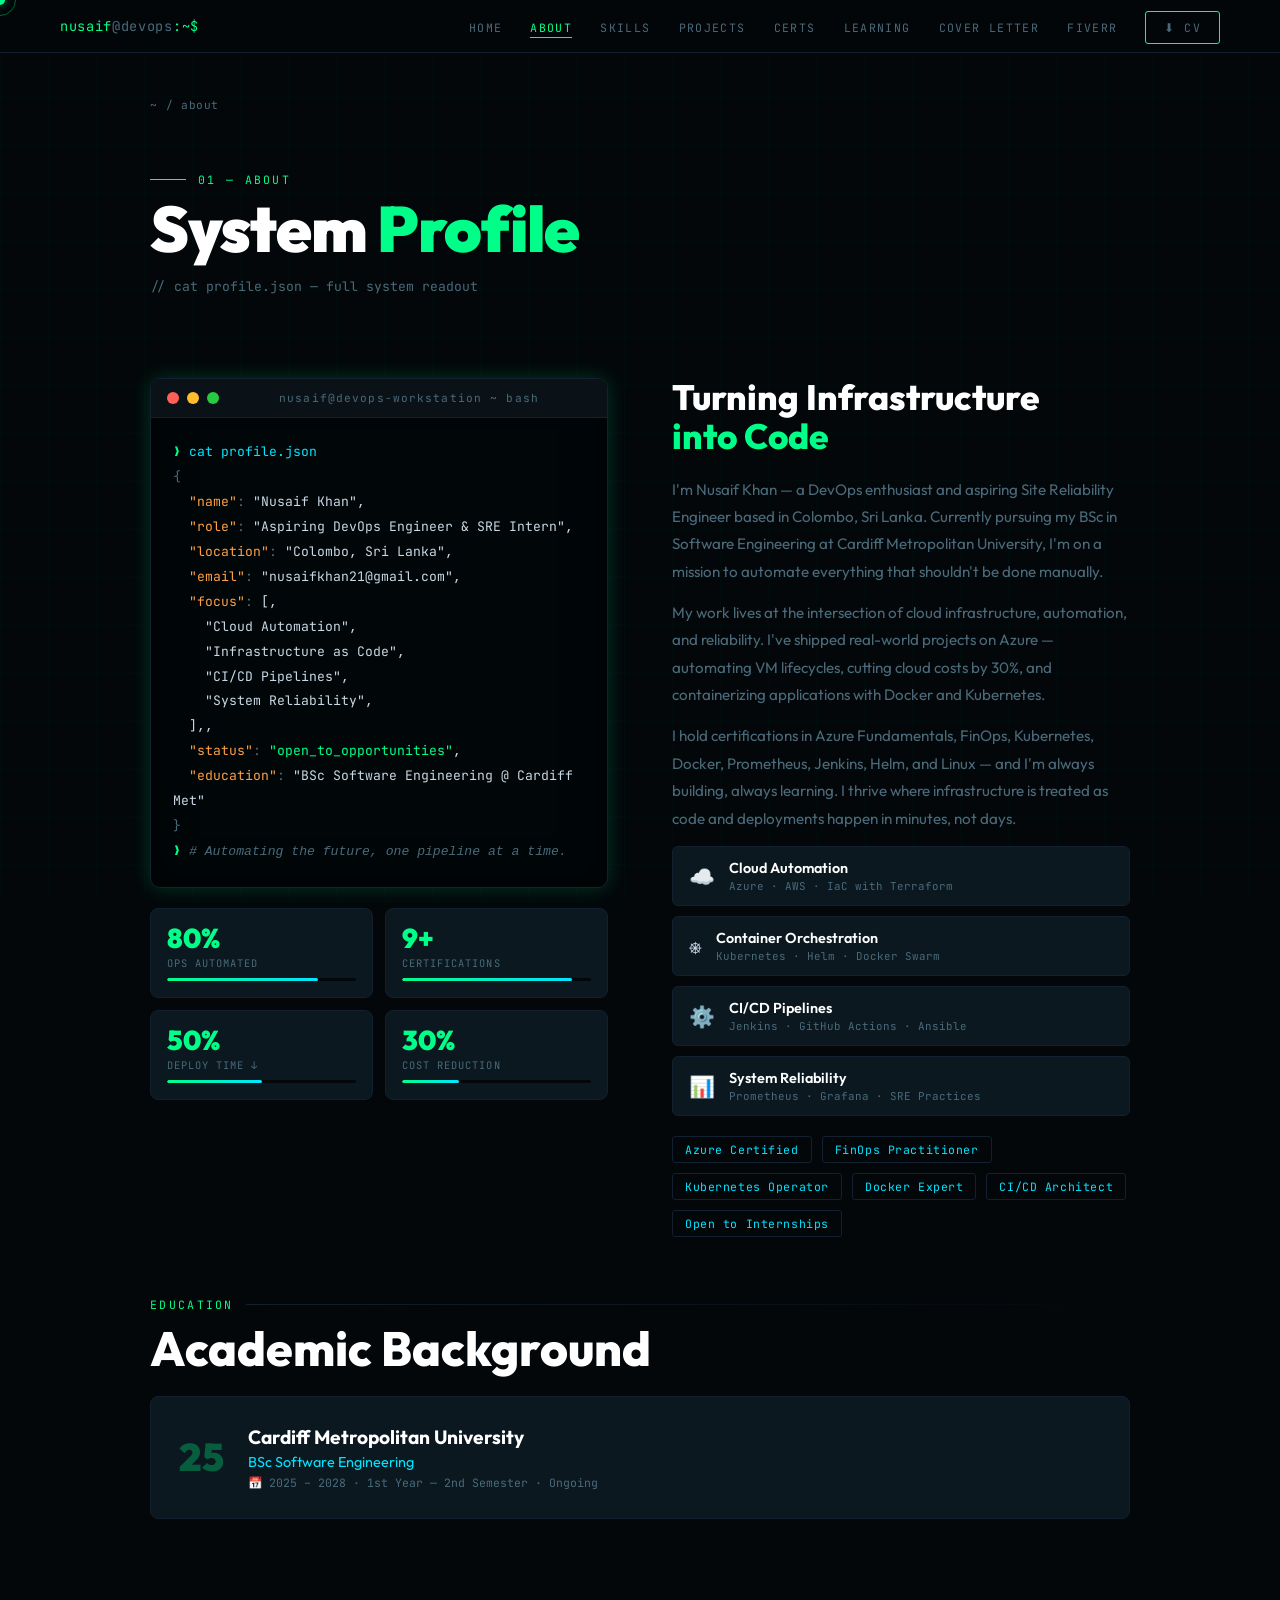
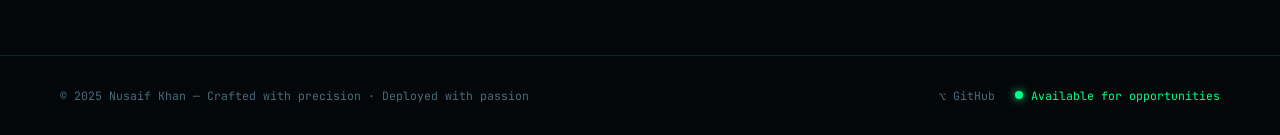
==== about.html @ ae3a2ac8 "Initial commit" ====
<!doctype html>
<html lang="en">
<head>
  <meta charset="UTF-8"/>
  <meta name="viewport" content="width=device-width,initial-scale=1.0"/>
  <title>About — Nusaif Khan</title>
  <link href="https://fonts.googleapis.com/css2?family=JetBrains+Mono:ital,wght@0,300;0,400;0,500;0,700;1,400&family=Outfit:wght@300;400;500;600;700;800;900&display=swap" rel="stylesheet"/>
  <style>
    :root{--bg:#03070a;--bg2:#060d12;--bg3:#0b1820;--g:#00ff88;--g2:#00cc6a;--c:#00e5ff;--b:#1e90ff;--o:#ff6b35;--p:#a855f7;--t:#c8d8e4;--td:#4a6a7a;--bd:#132030;--bdh:#00ff8840;--glow:0 0 20px #00ff8830;--glows:0 0 40px #00ff8860;}
    *,*::before,*::after{box-sizing:border-box;margin:0;padding:0;}
    html{scroll-behavior:smooth;}
    body{background:var(--bg);color:var(--t);font-family:"Outfit",sans-serif;overflow-x:hidden;cursor:none;}
    ::selection{background:#00ff8830;color:var(--g);}
    ::-webkit-scrollbar{width:4px;}
    ::-webkit-scrollbar-track{background:var(--bg);}
    ::-webkit-scrollbar-thumb{background:var(--g2);border-radius:2px;}

    /* CURSOR */
    #cur,#cur-r{position:fixed;border-radius:50%;pointer-events:none;z-index:9999;transform:translate(-50%,-50%);transition:width .15s,height .15s,background .15s,border .15s;}
    #cur{width:10px;height:10px;background:var(--g);box-shadow:0 0 8px #00ff8880;}
    #cur-r{width:32px;height:32px;border:1px solid #00ff8860;z-index:9998;transition:all .12s ease;}

    /* BG GRID */
    .bg-grid{position:fixed;inset:0;z-index:0;background-image:linear-gradient(rgba(0,255,136,.018) 1px,transparent 1px),linear-gradient(90deg,rgba(0,255,136,.018) 1px,transparent 1px);background-size:48px 48px;pointer-events:none;}

    /* NAV */
    nav{position:fixed;top:0;left:0;right:0;z-index:200;display:flex;align-items:center;justify-content:space-between;padding:16px 60px;background:rgba(3,7,10,.92);backdrop-filter:blur(16px);border-bottom:1px solid var(--bd);transition:all .3s;}
    nav.scrolled{padding:12px 60px;border-bottom-color:#00ff8830;}
    .nav-logo{font-family:"JetBrains Mono",monospace;font-size:.85rem;color:var(--g);letter-spacing:.05em;text-decoration:none;}
    .nav-logo span{color:var(--td);}
    .nav-links{display:flex;gap:28px;list-style:none;align-items:center;}
    .nav-links a{font-family:"JetBrains Mono",monospace;font-size:.72rem;color:var(--td);text-decoration:none;letter-spacing:.12em;text-transform:uppercase;transition:color .2s;position:relative;cursor:none;}
    .nav-links a::after{content:"";position:absolute;left:0;bottom:-3px;width:0;height:1px;background:var(--g);transition:width .2s;}
    .nav-links a:hover,.nav-links a.active{color:var(--g);}
    .nav-links a:hover::after,.nav-links a.active::after{width:100%;}
    .nav-dl{font-family:"JetBrains Mono",monospace;font-size:.72rem;padding:8px 18px;background:transparent;border:1px solid var(--g);color:var(--g);border-radius:3px;cursor:none;letter-spacing:.1em;text-transform:uppercase;transition:all .2s;text-decoration:none;}
    .nav-dl:hover{background:var(--g);color:#000;}

    /* PAGE SHELL */
    .page-shell{min-height:100vh;padding-top:80px;position:relative;z-index:2;}

    /* SECTION WRAP */
    .section-wrap{max-width:1100px;margin:0 auto;padding:80px 60px;}
    .section-kicker{font-family:"JetBrains Mono",monospace;font-size:.72rem;color:var(--g);letter-spacing:.2em;text-transform:uppercase;margin-bottom:12px;display:flex;align-items:center;gap:12px;}
    .section-kicker::after{content:"";flex:1;height:1px;background:linear-gradient(90deg,var(--bd),transparent);}
    .section-title{font-family:"Outfit",sans-serif;font-size:clamp(2rem,4vw,3rem);font-weight:800;color:#fff;line-height:1;margin-bottom:48px;}

    /* FADE IN */
    .fade{opacity:0;transform:translateY(24px);transition:opacity .7s ease,transform .7s ease;}
    .fade.vis{opacity:1;transform:translateY(0);}
    .fade.delay1{transition-delay:.1s;}
    .fade.delay2{transition-delay:.2s;}
    .fade.delay3{transition-delay:.3s;}
    .fade.delay4{transition-delay:.4s;}

    /* PAGE HERO BANNER */
    .page-banner{padding:60px 60px 0;max-width:1100px;margin:0 auto;}
    .page-banner-kicker{font-family:"JetBrains Mono",monospace;font-size:.72rem;color:var(--g);letter-spacing:.2em;text-transform:uppercase;margin-bottom:12px;display:flex;align-items:center;gap:12px;}
    .page-banner-kicker::before{content:"";width:36px;height:1px;background:var(--g);}
    .page-banner-title{font-family:"Outfit",sans-serif;font-size:clamp(2.2rem,5vw,4rem);font-weight:900;color:#fff;line-height:.95;letter-spacing:-.02em;margin-bottom:16px;}
    .page-banner-title span{color:var(--g);}
    .page-banner-desc{font-family:"JetBrains Mono",monospace;font-size:.82rem;color:var(--td);line-height:1.7;max-width:500px;}

    /* FOOTER */
    footer{padding:32px 60px;border-top:1px solid var(--bd);display:flex;justify-content:space-between;align-items:center;position:relative;z-index:2;margin-top:40px;}
    .footer-copy{font-family:"JetBrains Mono",monospace;font-size:.72rem;color:var(--td);}
    .footer-status{font-family:"JetBrains Mono",monospace;font-size:.72rem;color:var(--g);display:flex;align-items:center;gap:8px;}
    .status-dot{width:8px;height:8px;background:var(--g);border-radius:50%;animation:pulse 2s ease-in-out infinite;box-shadow:0 0 8px var(--g);}
    @keyframes pulse{0%,100%{transform:scale(1);opacity:1;}50%{transform:scale(1.3);opacity:.7;}}
    @keyframes blink{50%{opacity:0;}}

    /* BREADCRUMB */
    .breadcrumb{font-family:"JetBrains Mono",monospace;font-size:.7rem;color:var(--td);padding:18px 60px 0;max-width:1100px;margin:0 auto;letter-spacing:.05em;}
    .breadcrumb a{color:var(--td);text-decoration:none;transition:color .2s;}
    .breadcrumb a:hover{color:var(--g);}
    .breadcrumb span{color:var(--td);margin:0 8px;}

    /* BADGE */
    .badge{font-family:"JetBrains Mono",monospace;font-size:.72rem;padding:5px 12px;border:1px solid var(--bd);border-radius:3px;color:var(--c);letter-spacing:.05em;transition:all .2s;cursor:default;}
    .badge:hover{border-color:var(--c);background:rgba(0,229,255,.06);}

    /* MOBILE */
    @media(max-width:900px){
      nav{padding:14px 32px;}
      .section-wrap,.page-banner,.breadcrumb{padding-left:32px;padding-right:32px;}
    }
    @media(max-width:600px){
      nav{padding:12px 20px;}
      .section-wrap,.page-banner,.breadcrumb{padding-left:20px;padding-right:20px;}
      footer{flex-direction:column;gap:14px;padding:24px 20px;text-align:center;}
      .sysprofile-grid{grid-template-columns:1fr!important;gap:28px!important;}
      .sp-metrics{grid-template-columns:1fr 1fr!important;}
      .edu-card{flex-direction:column;gap:12px;text-align:center;}
    }
    @media(max-width:400px){
      .section-wrap,.page-banner,.breadcrumb{padding-left:16px;padding-right:16px;}
    }

  /* HAMBURGER */
  #hamburger{display:none;flex-direction:column;gap:5px;cursor:pointer;padding:6px 4px;background:none;border:none;}
  #hamburger span{display:block;width:22px;height:2px;background:var(--g);border-radius:2px;transition:all .25s;}
  #hamburger.open span:nth-child(1){transform:translateY(7px) rotate(45deg);}
  #hamburger.open span:nth-child(2){opacity:0;}
  #hamburger.open span:nth-child(3){transform:translateY(-7px) rotate(-45deg);}
  #mobile-menu{display:none;position:fixed;top:56px;left:0;right:0;background:rgba(3,7,10,.96);backdrop-filter:blur(24px) saturate(160%);-webkit-backdrop-filter:blur(24px) saturate(160%);border-bottom:1px solid rgba(0,255,136,.12);box-shadow:0 8px 40px rgba(0,0,0,.5);flex-direction:column;z-index:199;padding:20px 24px 28px;}
  #mobile-menu a{font-family:"JetBrains Mono",monospace;font-size:.8rem;color:var(--td);text-decoration:none;letter-spacing:.14em;text-transform:uppercase;padding:14px 0;border-bottom:1px solid var(--bd);transition:color .2s,padding-left .2s;}
  #mobile-menu a:hover,#mobile-menu a.active{color:var(--g);padding-left:8px;}
  #mobile-menu a:last-child{border-bottom:none;}
  @media(max-width:900px){
    #hamburger{display:flex;}
    .nav-links{display:none!important;}
  }
  </style>
</head>
<body>
<div class="bg-grid"></div>
<div id="cur"></div>
<div id="cur-r"></div>

<nav id="main-nav">
  <a href="index.html" class="nav-logo">nusaif<span>@devops</span>:~$</a>
    <ul class="nav-links">
    <li><a href="index.html" class="">Home</a></li>
    <li><a href="about.html" class="active">About</a></li>
    <li><a href="skills.html" class="">Skills</a></li>
    <li><a href="projects.html" class="">Projects</a></li>
    <li><a href="certifications.html" class="">Certs</a></li>
    <li><a href="learning-path.html" class="">Learning</a></li>
    <li><a href="cover-letter.html" class="">Cover Letter</a></li>
    <li><a href="fiverr.html" class="">Fiverr</a></li>
    <li><a href="Nusaif_Khan_Resume.pdf" download class="nav-dl">⬇ CV</a></li>
  </ul>
<button id="hamburger" aria-label="Menu"><span></span><span></span><span></span></button>
</nav>
<div id="mobile-menu">
  <a href="index.html">Home</a>
  <a href="about.html">About</a>
  <a href="skills.html">Skills</a>
  <a href="projects.html">Projects</a>
  <a href="certifications.html">Certs</a>
  <a href="learning-path.html">Learning</a>
  <a href="cover-letter.html">Cover Letter</a>
  <a href="fiverr.html">Fiverr</a>
  <a href="Nusaif_Khan_Resume.pdf" download style="color:var(--g);margin-top:8px;border-bottom:none!important;">⬇ Download CV</a>
</div>

<style>
  .sysprofile-grid{display:grid;grid-template-columns:1fr 1fr;gap:64px;align-items:start;}
  .sp-terminal{background:#010608;border:1px solid var(--bd);border-radius:10px;overflow:hidden;box-shadow:0 0 20px #00ff8830,inset 0 0 40px rgba(0,0,0,.5);transition:box-shadow .3s;}
  .sp-terminal:hover{box-shadow:0 0 40px #00ff8860;}
  .sp-terminal-bar{background:#0a1218;padding:12px 16px;display:flex;align-items:center;gap:8px;border-bottom:1px solid var(--bd);}
  .sp-dot{width:12px;height:12px;border-radius:50%;}
  .sp-dot-r{background:#ff5f57;}.sp-dot-y{background:#ffbd2e;}.sp-dot-g{background:#28ca41;}
  .sp-terminal-title{font-family:"JetBrains Mono",monospace;font-size:.7rem;color:var(--td);margin:0 auto;letter-spacing:.1em;}
  .sp-terminal-body{padding:22px;font-family:"JetBrains Mono",monospace;font-size:.82rem;line-height:1.9;}
  .sp-prompt{color:var(--g);}.sp-cmd{color:var(--c);}.sp-key{color:#ff9f43;}.sp-val{color:var(--t);}
  .sp-dim{color:var(--td);font-style:italic;}
  .sp-blink{display:inline-block;width:9px;height:15px;background:var(--g);vertical-align:middle;animation:blink 1s step-end infinite;}
  .sp-metrics{display:grid;grid-template-columns:1fr 1fr;gap:12px;margin-top:20px;}
  .sp-metric-card{background:var(--bg3);border:1px solid var(--bd);border-radius:8px;padding:16px;transition:all .25s;}
  .sp-metric-card:hover{border-color:var(--bdh);transform:translateY(-2px);box-shadow:var(--glow);}
  .sp-metric-val{font-family:"Outfit",sans-serif;font-size:1.7rem;font-weight:900;color:var(--g);line-height:1;margin-bottom:4px;}
  .sp-metric-label{font-family:"JetBrains Mono",monospace;font-size:.65rem;color:var(--td);letter-spacing:.1em;text-transform:uppercase;margin-bottom:8px;}
  .sp-metric-bar{height:3px;background:var(--bg);border-radius:2px;overflow:hidden;}
  .sp-metric-fill{height:100%;background:linear-gradient(90deg,var(--g),var(--c));border-radius:2px;transition:width 1.5s ease;}
  .sp-title{font-family:"Outfit",sans-serif;font-size:2.2rem;font-weight:800;color:#fff;line-height:1.1;margin-bottom:20px;}
  .sp-title span{color:var(--g);}
  .sp-desc{color:var(--td);line-height:1.8;font-size:.95rem;margin-bottom:14px;}
  .sp-focus-list{list-style:none;display:flex;flex-direction:column;gap:10px;margin-bottom:20px;}
  .sp-focus-item{display:flex;align-items:center;gap:14px;padding:12px 16px;background:var(--bg3);border:1px solid var(--bd);border-radius:6px;transition:all .22s;}
  .sp-focus-item:hover{border-color:var(--bdh);transform:translateX(4px);background:rgba(0,255,136,.03);}
  .sp-focus-icon{font-size:1.3rem;flex-shrink:0;}
  .sp-focus-name{color:#fff;font-size:.9rem;font-weight:600;margin-bottom:2px;display:block;}
  .sp-focus-sub{font-family:"JetBrains Mono",monospace;font-size:.68rem;color:var(--td);display:block;}
  .about-badges{display:flex;flex-wrap:wrap;gap:10px;margin-top:8px;}
  .edu-card{background:var(--bg3);border:1px solid var(--bd);border-radius:8px;padding:28px;display:flex;gap:24px;align-items:center;transition:all .3s;margin-bottom:16px;}
  .edu-card:hover{border-color:var(--bdh);box-shadow:var(--glow);}
  .edu-year{font-family:"Outfit",sans-serif;font-size:2.4rem;font-weight:900;color:var(--g);opacity:.3;flex-shrink:0;}
  .edu-uni{font-family:"Outfit",sans-serif;font-size:1.2rem;font-weight:700;color:#fff;margin-bottom:4px;}
  .edu-degree{color:var(--c);font-size:.9rem;margin-bottom:4px;}
  .edu-period{font-family:"JetBrains Mono",monospace;font-size:.72rem;color:var(--td);}
  @media(max-width:768px){.sysprofile-grid{grid-template-columns:1fr;gap:36px;}.sp-metrics{grid-template-columns:1fr 1fr;}}
</style>

<div class="page-shell">
  <div class="breadcrumb"><a href="index.html">~</a><span>/</span>about</div>
  <div class="page-banner">
    <div class="page-banner-kicker fade">01 — About</div>
    <h1 class="page-banner-title fade delay1">System <span>Profile</span></h1>
    <p class="page-banner-desc fade delay2">// cat profile.json — full system readout</p>
  </div>

  <div class="section-wrap">
    <div class="sysprofile-grid">
      <div class="fade delay1">
        <div class="sp-terminal">
          <div class="sp-terminal-bar">
            <div class="sp-dot sp-dot-r"></div><div class="sp-dot sp-dot-y"></div><div class="sp-dot sp-dot-g"></div>
            <span class="sp-terminal-title">nusaif@devops-workstation ~ bash</span>
          </div>
          <div class="sp-terminal-body" id="terminal-body">
            <div><span class="sp-prompt">❯ </span><span class="sp-cmd">cat profile.json</span></div>
          </div>
        </div>
        <div class="sp-metrics">
          <div class="sp-metric-card"><div class="sp-metric-val">80%</div><div class="sp-metric-label">Ops Automated</div><div class="sp-metric-bar"><div class="sp-metric-fill" data-w="80"></div></div></div>
          <div class="sp-metric-card"><div class="sp-metric-val">9+</div><div class="sp-metric-label">Certifications</div><div class="sp-metric-bar"><div class="sp-metric-fill" data-w="90"></div></div></div>
          <div class="sp-metric-card"><div class="sp-metric-val">50%</div><div class="sp-metric-label">Deploy Time ↓</div><div class="sp-metric-bar"><div class="sp-metric-fill" data-w="50"></div></div></div>
          <div class="sp-metric-card"><div class="sp-metric-val">30%</div><div class="sp-metric-label">Cost Reduction</div><div class="sp-metric-bar"><div class="sp-metric-fill" data-w="30"></div></div></div>
        </div>
      </div>
      <div class="fade delay2">
        <div class="sp-title">Turning Infrastructure<br/><span>into Code</span></div>
        <p class="sp-desc">I'm Nusaif Khan — a DevOps enthusiast and aspiring Site Reliability Engineer based in Colombo, Sri Lanka. Currently pursuing my BSc in Software Engineering at Cardiff Metropolitan University, I'm on a mission to automate everything that shouldn't be done manually.</p>
        <p class="sp-desc">My work lives at the intersection of cloud infrastructure, automation, and reliability. I've shipped real-world projects on Azure — automating VM lifecycles, cutting cloud costs by 30%, and containerizing applications with Docker and Kubernetes.</p>
        <p class="sp-desc">I hold certifications in Azure Fundamentals, FinOps, Kubernetes, Docker, Prometheus, Jenkins, Helm, and Linux — and I'm always building, always learning. I thrive where infrastructure is treated as code and deployments happen in minutes, not days.</p>
        <ul class="sp-focus-list">
          <li class="sp-focus-item"><span class="sp-focus-icon">☁️</span><div><span class="sp-focus-name">Cloud Automation</span><span class="sp-focus-sub">Azure · AWS · IaC with Terraform</span></div></li>
          <li class="sp-focus-item"><span class="sp-focus-icon">⎈</span><div><span class="sp-focus-name">Container Orchestration</span><span class="sp-focus-sub">Kubernetes · Helm · Docker Swarm</span></div></li>
          <li class="sp-focus-item"><span class="sp-focus-icon">⚙️</span><div><span class="sp-focus-name">CI/CD Pipelines</span><span class="sp-focus-sub">Jenkins · GitHub Actions · Ansible</span></div></li>
          <li class="sp-focus-item"><span class="sp-focus-icon">📊</span><div><span class="sp-focus-name">System Reliability</span><span class="sp-focus-sub">Prometheus · Grafana · SRE Practices</span></div></li>
        </ul>
        <div class="about-badges">
          <span class="badge">Azure Certified</span><span class="badge">FinOps Practitioner</span><span class="badge">Kubernetes Operator</span><span class="badge">Docker Expert</span><span class="badge">CI/CD Architect</span><span class="badge">Open to Internships</span>
        </div>
      </div>
    </div>

    <div style="margin-top:60px;">
      <div class="section-kicker fade">Education</div>
      <div class="section-title fade delay1" style="margin-bottom:24px;">Academic Background</div>
      <div class="edu-card fade delay2">
        <div class="edu-year">25</div>
        <div>
          <div class="edu-uni">Cardiff Metropolitan University</div>
          <div class="edu-degree">BSc Software Engineering</div>
          <div class="edu-period">📅 2025 – 2028 · 1st Year — 2nd Semester · Ongoing</div>
        </div>
      </div>
    </div>
  </div>
</div>

<script>
// Animate terminal typing
const lines=[
  {c:'var(--td)',t:'{'},
  {k:'"name"',v:'"Nusaif Khan"'},
  {k:'"role"',v:'"Aspiring DevOps Engineer & SRE Intern"'},
  {k:'"location"',v:'"Colombo, Sri Lanka"'},
  {k:'"email"',v:'"nusaifkhan21@gmail.com"'},
  {k:'"focus"',v:'['},
  {indent:4,v:'"Cloud Automation"'},
  {indent:4,v:'"Infrastructure as Code"'},
  {indent:4,v:'"CI/CD Pipelines"'},
  {indent:4,v:'"System Reliability"'},
  {indent:2,v:'],'},
  {k:'"status"',v:'"open_to_opportunities"',g:true},
  {k:'"education"',v:'"BSc Software Engineering @ Cardiff Met"',last:true},
  {c:'var(--td)',t:'}'},
  {comment:'# Automating the future, one pipeline at a time.'},
  {cursor:true},
];
const tb=document.getElementById('terminal-body');
let i=0;
function addL(){
  if(i>=lines.length)return;
  const l=lines[i++];const d=document.createElement('div');
  if(l.cursor){d.innerHTML='<span class="sp-prompt">❯ </span><span class="sp-blink"></span>';}
  else if(l.comment){d.innerHTML=`<span class="sp-prompt">❯ </span><span class="sp-dim">${l.comment}</span>`;}
  else if(l.c){d.style.color=`var(--td)`;d.textContent=l.t;}
  else if(l.indent){const pad='&nbsp;'.repeat(l.indent);d.innerHTML=`${pad}<span class="sp-val">${l.v}</span>${l.last?'':','}`;}
  else if(l.k){d.innerHTML=`&nbsp;&nbsp;<span class="sp-key">${l.k}</span><span style="color:var(--td)">: </span><span style="color:${l.g?'var(--g)':'var(--t)'}">${l.v}</span>${l.last?'':','}`;}
  tb.appendChild(d);
  setTimeout(addL,130);
}
setTimeout(addL,400);

// Animate metric bars
setTimeout(()=>{
  document.querySelectorAll('.sp-metric-fill').forEach(el=>{
    el.style.width=el.dataset.w+'%';
  });
},800);
</script>

<footer>
  <div class="footer-copy">© 2025 Nusaif Khan — Crafted with precision · Deployed with passion</div>
  <div class="footer-status" style="display:flex; gap:20px; align-items:center;">
    <a href="https://github.com/nusaifkhan" target="_blank" style="color:var(--td);text-decoration:none;transition:color .2s;font-family:'JetBrains Mono',monospace;" onmouseover="this.style.color='var(--g)'" onmouseout="this.style.color='var(--td)'">⌥ GitHub</a>
    <div style="display:flex;align-items:center;gap:8px;"><div class="status-dot"></div> Available for opportunities</div>
  </div>
</footer>


<script>
(function(){
  // Custom cursor
  const cur=document.getElementById('cur'),ring=document.getElementById('cur-r');
  document.addEventListener('mousemove',e=>{
    cur.style.left=e.clientX+'px';cur.style.top=e.clientY+'px';
    setTimeout(()=>{ring.style.left=e.clientX+'px';ring.style.top=e.clientY+'px';},50);
  });
  document.querySelectorAll('a,button,input,textarea,.card,.proj-card,.skill-cat,.cert-card,.sp-focus-item,.cert-card-item').forEach(el=>{
    el.addEventListener('mouseenter',()=>{cur.style.width='18px';cur.style.height='18px';cur.style.background='transparent';cur.style.border='2px solid var(--g)';ring.style.width='44px';ring.style.height='44px';});
    el.addEventListener('mouseleave',()=>{cur.style.width='10px';cur.style.height='10px';cur.style.background='var(--g)';cur.style.border='none';ring.style.width='32px';ring.style.height='32px';});
  });

  // Scrolled nav
  const nav=document.getElementById('main-nav');
  window.addEventListener('scroll',()=>nav.classList.toggle('scrolled',window.scrollY>50));

  // Fade in observer
  const obs=new IntersectionObserver(entries=>entries.forEach((e,i)=>{if(e.isIntersecting)setTimeout(()=>e.target.classList.add('vis'),i*80);}),{threshold:.08});
  document.querySelectorAll('.fade').forEach(el=>obs.observe(el));

  // CV download toast
  function cvToast(){
    const t=document.createElement('div');
    t.style.cssText='position:fixed;bottom:28px;left:50%;transform:translateX(-50%) translateY(0);background:#00ff88;color:#000;font-family:"JetBrains Mono",monospace;font-size:.78rem;padding:12px 28px;border-radius:6px;z-index:9999;font-weight:700;letter-spacing:.1em;box-shadow:0 4px 24px #00ff8840;transition:opacity .4s;white-space:nowrap';
    t.innerHTML='⬇&nbsp; Downloading Nusaif\'s CV...';
    document.body.appendChild(t);
    setTimeout(()=>{t.style.opacity='0';},2600);
    setTimeout(()=>t.remove(),3000);
  }
  document.querySelectorAll('a[download]').forEach(a=>{
    a.addEventListener('click',()=>setTimeout(cvToast,100));
  });
  document.querySelectorAll('[data-cv]').forEach(b=>{
    b.addEventListener('click',()=>{
      const a=document.createElement('a');
      a.href='Nusaif_Khan_Resume.pdf';
      a.download='Nusaif_Khan_Resume.pdf';
      document.body.appendChild(a);a.click();document.body.removeChild(a);
      cvToast();
    });
  });

  // Mobile hamburger
  const ham=document.getElementById('hamburger');
  const mobileMenu=document.getElementById('mobile-menu');
  if(ham&&mobileMenu){
    ham.addEventListener('click',()=>{
      const open=mobileMenu.style.display==='flex';
      mobileMenu.style.display=open?'none':'flex';
      ham.classList.toggle('open',!open);
    });
  }
})();
</script>
</body>
</html>
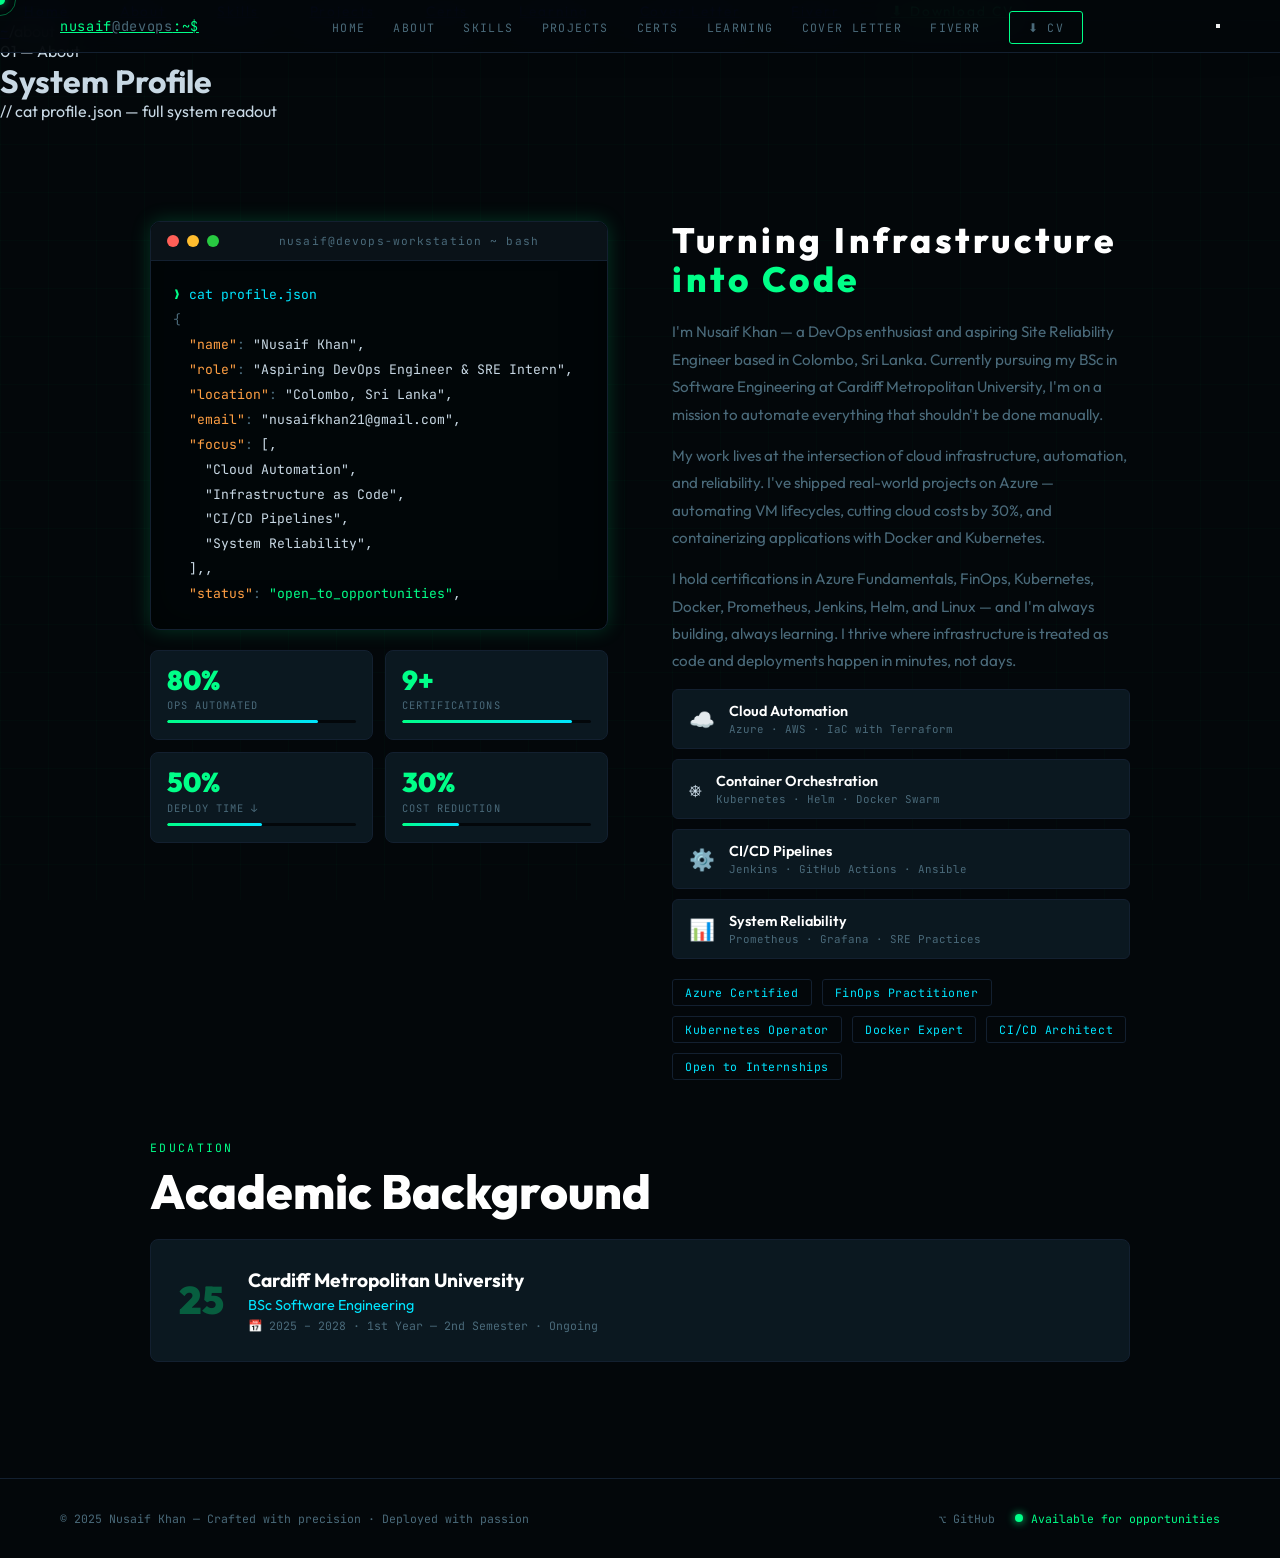
==== commit bb4e8dcb: "refactor: clean up inline styles and consolidate CSS into stylesheet across all pages" ====
--- a/about.html
+++ b/about.html
@@ -5,112 +5,7 @@
   <meta name="viewport" content="width=device-width,initial-scale=1.0"/>
   <title>About — Nusaif Khan</title>
   <link href="https://fonts.googleapis.com/css2?family=JetBrains+Mono:ital,wght@0,300;0,400;0,500;0,700;1,400&family=Outfit:wght@300;400;500;600;700;800;900&display=swap" rel="stylesheet"/>
-  <style>
-    :root{--bg:#03070a;--bg2:#060d12;--bg3:#0b1820;--g:#00ff88;--g2:#00cc6a;--c:#00e5ff;--b:#1e90ff;--o:#ff6b35;--p:#a855f7;--t:#c8d8e4;--td:#4a6a7a;--bd:#132030;--bdh:#00ff8840;--glow:0 0 20px #00ff8830;--glows:0 0 40px #00ff8860;}
-    *,*::before,*::after{box-sizing:border-box;margin:0;padding:0;}
-    html{scroll-behavior:smooth;}
-    body{background:var(--bg);color:var(--t);font-family:"Outfit",sans-serif;overflow-x:hidden;cursor:none;}
-    ::selection{background:#00ff8830;color:var(--g);}
-    ::-webkit-scrollbar{width:4px;}
-    ::-webkit-scrollbar-track{background:var(--bg);}
-    ::-webkit-scrollbar-thumb{background:var(--g2);border-radius:2px;}
-
-    /* CURSOR */
-    #cur,#cur-r{position:fixed;border-radius:50%;pointer-events:none;z-index:9999;transform:translate(-50%,-50%);transition:width .15s,height .15s,background .15s,border .15s;}
-    #cur{width:10px;height:10px;background:var(--g);box-shadow:0 0 8px #00ff8880;}
-    #cur-r{width:32px;height:32px;border:1px solid #00ff8860;z-index:9998;transition:all .12s ease;}
-
-    /* BG GRID */
-    .bg-grid{position:fixed;inset:0;z-index:0;background-image:linear-gradient(rgba(0,255,136,.018) 1px,transparent 1px),linear-gradient(90deg,rgba(0,255,136,.018) 1px,transparent 1px);background-size:48px 48px;pointer-events:none;}
-
-    /* NAV */
-    nav{position:fixed;top:0;left:0;right:0;z-index:200;display:flex;align-items:center;justify-content:space-between;padding:16px 60px;background:rgba(3,7,10,.92);backdrop-filter:blur(16px);border-bottom:1px solid var(--bd);transition:all .3s;}
-    nav.scrolled{padding:12px 60px;border-bottom-color:#00ff8830;}
-    .nav-logo{font-family:"JetBrains Mono",monospace;font-size:.85rem;color:var(--g);letter-spacing:.05em;text-decoration:none;}
-    .nav-logo span{color:var(--td);}
-    .nav-links{display:flex;gap:28px;list-style:none;align-items:center;}
-    .nav-links a{font-family:"JetBrains Mono",monospace;font-size:.72rem;color:var(--td);text-decoration:none;letter-spacing:.12em;text-transform:uppercase;transition:color .2s;position:relative;cursor:none;}
-    .nav-links a::after{content:"";position:absolute;left:0;bottom:-3px;width:0;height:1px;background:var(--g);transition:width .2s;}
-    .nav-links a:hover,.nav-links a.active{color:var(--g);}
-    .nav-links a:hover::after,.nav-links a.active::after{width:100%;}
-    .nav-dl{font-family:"JetBrains Mono",monospace;font-size:.72rem;padding:8px 18px;background:transparent;border:1px solid var(--g);color:var(--g);border-radius:3px;cursor:none;letter-spacing:.1em;text-transform:uppercase;transition:all .2s;text-decoration:none;}
-    .nav-dl:hover{background:var(--g);color:#000;}
-
-    /* PAGE SHELL */
-    .page-shell{min-height:100vh;padding-top:80px;position:relative;z-index:2;}
-
-    /* SECTION WRAP */
-    .section-wrap{max-width:1100px;margin:0 auto;padding:80px 60px;}
-    .section-kicker{font-family:"JetBrains Mono",monospace;font-size:.72rem;color:var(--g);letter-spacing:.2em;text-transform:uppercase;margin-bottom:12px;display:flex;align-items:center;gap:12px;}
-    .section-kicker::after{content:"";flex:1;height:1px;background:linear-gradient(90deg,var(--bd),transparent);}
-    .section-title{font-family:"Outfit",sans-serif;font-size:clamp(2rem,4vw,3rem);font-weight:800;color:#fff;line-height:1;margin-bottom:48px;}
-
-    /* FADE IN */
-    .fade{opacity:0;transform:translateY(24px);transition:opacity .7s ease,transform .7s ease;}
-    .fade.vis{opacity:1;transform:translateY(0);}
-    .fade.delay1{transition-delay:.1s;}
-    .fade.delay2{transition-delay:.2s;}
-    .fade.delay3{transition-delay:.3s;}
-    .fade.delay4{transition-delay:.4s;}
-
-    /* PAGE HERO BANNER */
-    .page-banner{padding:60px 60px 0;max-width:1100px;margin:0 auto;}
-    .page-banner-kicker{font-family:"JetBrains Mono",monospace;font-size:.72rem;color:var(--g);letter-spacing:.2em;text-transform:uppercase;margin-bottom:12px;display:flex;align-items:center;gap:12px;}
-    .page-banner-kicker::before{content:"";width:36px;height:1px;background:var(--g);}
-    .page-banner-title{font-family:"Outfit",sans-serif;font-size:clamp(2.2rem,5vw,4rem);font-weight:900;color:#fff;line-height:.95;letter-spacing:-.02em;margin-bottom:16px;}
-    .page-banner-title span{color:var(--g);}
-    .page-banner-desc{font-family:"JetBrains Mono",monospace;font-size:.82rem;color:var(--td);line-height:1.7;max-width:500px;}
-
-    /* FOOTER */
-    footer{padding:32px 60px;border-top:1px solid var(--bd);display:flex;justify-content:space-between;align-items:center;position:relative;z-index:2;margin-top:40px;}
-    .footer-copy{font-family:"JetBrains Mono",monospace;font-size:.72rem;color:var(--td);}
-    .footer-status{font-family:"JetBrains Mono",monospace;font-size:.72rem;color:var(--g);display:flex;align-items:center;gap:8px;}
-    .status-dot{width:8px;height:8px;background:var(--g);border-radius:50%;animation:pulse 2s ease-in-out infinite;box-shadow:0 0 8px var(--g);}
-    @keyframes pulse{0%,100%{transform:scale(1);opacity:1;}50%{transform:scale(1.3);opacity:.7;}}
-    @keyframes blink{50%{opacity:0;}}
-
-    /* BREADCRUMB */
-    .breadcrumb{font-family:"JetBrains Mono",monospace;font-size:.7rem;color:var(--td);padding:18px 60px 0;max-width:1100px;margin:0 auto;letter-spacing:.05em;}
-    .breadcrumb a{color:var(--td);text-decoration:none;transition:color .2s;}
-    .breadcrumb a:hover{color:var(--g);}
-    .breadcrumb span{color:var(--td);margin:0 8px;}
-
-    /* BADGE */
-    .badge{font-family:"JetBrains Mono",monospace;font-size:.72rem;padding:5px 12px;border:1px solid var(--bd);border-radius:3px;color:var(--c);letter-spacing:.05em;transition:all .2s;cursor:default;}
-    .badge:hover{border-color:var(--c);background:rgba(0,229,255,.06);}
-
-    /* MOBILE */
-    @media(max-width:900px){
-      nav{padding:14px 32px;}
-      .section-wrap,.page-banner,.breadcrumb{padding-left:32px;padding-right:32px;}
-    }
-    @media(max-width:600px){
-      nav{padding:12px 20px;}
-      .section-wrap,.page-banner,.breadcrumb{padding-left:20px;padding-right:20px;}
-      footer{flex-direction:column;gap:14px;padding:24px 20px;text-align:center;}
-      .sysprofile-grid{grid-template-columns:1fr!important;gap:28px!important;}
-      .sp-metrics{grid-template-columns:1fr 1fr!important;}
-      .edu-card{flex-direction:column;gap:12px;text-align:center;}
-    }
-    @media(max-width:400px){
-      .section-wrap,.page-banner,.breadcrumb{padding-left:16px;padding-right:16px;}
-    }
-
-  /* HAMBURGER */
-  #hamburger{display:none;flex-direction:column;gap:5px;cursor:pointer;padding:6px 4px;background:none;border:none;}
-  #hamburger span{display:block;width:22px;height:2px;background:var(--g);border-radius:2px;transition:all .25s;}
-  #hamburger.open span:nth-child(1){transform:translateY(7px) rotate(45deg);}
-  #hamburger.open span:nth-child(2){opacity:0;}
-  #hamburger.open span:nth-child(3){transform:translateY(-7px) rotate(-45deg);}
-  #mobile-menu{display:none;position:fixed;top:56px;left:0;right:0;background:rgba(3,7,10,.96);backdrop-filter:blur(24px) saturate(160%);-webkit-backdrop-filter:blur(24px) saturate(160%);border-bottom:1px solid rgba(0,255,136,.12);box-shadow:0 8px 40px rgba(0,0,0,.5);flex-direction:column;z-index:199;padding:20px 24px 28px;}
-  #mobile-menu a{font-family:"JetBrains Mono",monospace;font-size:.8rem;color:var(--td);text-decoration:none;letter-spacing:.14em;text-transform:uppercase;padding:14px 0;border-bottom:1px solid var(--bd);transition:color .2s,padding-left .2s;}
-  #mobile-menu a:hover,#mobile-menu a.active{color:var(--g);padding-left:8px;}
-  #mobile-menu a:last-child{border-bottom:none;}
-  @media(max-width:900px){
-    #hamburger{display:flex;}
-    .nav-links{display:none!important;}
-  }
-  </style>
+  <link rel="stylesheet" href="style.css"/>
 </head>
 <body>
 <div class="bg-grid"></div>
@@ -341,9 +236,9 @@
   const mobileMenu=document.getElementById('mobile-menu');
   if(ham&&mobileMenu){
     ham.addEventListener('click',()=>{
-      const open=mobileMenu.style.display==='flex';
-      mobileMenu.style.display=open?'none':'flex';
-      ham.classList.toggle('open',!open);
+      ham.classList.toggle('open');
+      const isOpen = ham.classList.contains('open');
+      mobileMenu.style.display = isOpen ? 'flex' : 'none';
     });
   }
 })();
--- a/style.css
+++ b/style.css
@@ -0,0 +1,1841 @@
+:root {
+  --bg: #03070a;
+  --bg2: #060d12;
+  --bg3: #0b1820;
+  --g: #00ff88;
+  --g2: #00cc6a;
+  --c: #00e5ff;
+  --b: #1e90ff;
+  --o: #ff6b35;
+  --p: #a855f7;
+  --t: #c8d8e4;
+  --td: #4a6a7a;
+  --bd: #132030;
+  --bdh: #00ff8840;
+  --glow: 0 0 20px #00ff8830;
+  --glows: 0 0 40px #00ff8860;
+}
+*,
+*::before,
+*::after {
+  box-sizing: border-box;
+  margin: 0;
+  padding: 0;
+}
+html {
+  scroll-behavior: smooth;
+}
+body {
+  background: var(--bg);
+  color: var(--t);
+  font-family: "Outfit", sans-serif;
+  overflow-x: hidden;
+  cursor: none;
+}
+::selection {
+  background: #00ff8830;
+  color: var(--g);
+}
+::-webkit-scrollbar {
+  width: 4px;
+}
+::-webkit-scrollbar-track {
+  background: var(--bg);
+  box-shadow: inset 0 0 4px rgba(0,255,136,0.05);
+}
+::-webkit-scrollbar-thumb {
+  background: linear-gradient(180deg, var(--g), var(--c));
+  border-radius: 4px;
+  box-shadow: 0 0 6px rgba(0,255,136,0.4);
+}
+
+/* CURSOR */
+#cur,
+#cur-r {
+  position: fixed;
+  border-radius: 50%;
+  pointer-events: none;
+  z-index: 9999;
+  transform: translate(-50%, -50%);
+  transition:
+    width 0.15s,
+    height 0.15s,
+    background 0.15s,
+    border 0.15s;
+}
+#cur {
+  width: 10px;
+  height: 10px;
+  background: var(--g);
+  box-shadow: 0 0 8px #00ff8880;
+}
+#cur-r {
+  width: 32px;
+  height: 32px;
+  border: 1px solid #00ff8860;
+  z-index: 9998;
+  transition: all 0.12s ease;
+}
+
+/* BG GRID */
+.bg-grid {
+  position: fixed;
+  inset: 0;
+  z-index: 0;
+  background-image:
+    linear-gradient(rgba(0, 255, 136, 0.018) 1px, transparent 1px),
+    linear-gradient(90deg, rgba(0, 255, 136, 0.018) 1px, transparent 1px);
+  background-size: 48px 48px;
+  pointer-events: none;
+}
+
+/* NAV */
+nav {
+  position: fixed;
+  top: 0;
+  left: 0;
+  right: 0;
+  z-index: 200;
+  display: flex;
+  align-items: center;
+  justify-content: space-between;
+  padding: 16px 60px;
+  background: rgba(3, 7, 10, 0.9);
+  backdrop-filter: blur(16px);
+  border-bottom: 1px solid var(--bd);
+  transition: all 0.3s;
+}
+nav.scrolled {
+  padding: 12px 60px;
+  border-bottom-color: #00ff8830;
+}
+.nav-logo {
+  font-family: "JetBrains Mono", monospace;
+  font-size: 0.85rem;
+  color: var(--g);
+  letter-spacing: 0.05em;
+}
+.nav-logo span {
+  color: var(--td);
+}
+.nav-links {
+  display: flex;
+  gap: 28px;
+  list-style: none;
+  align-items: center;
+}
+.nav-links a {
+  font-family: "JetBrains Mono", monospace;
+  font-size: 0.72rem;
+  color: var(--td);
+  text-decoration: none;
+  letter-spacing: 0.12em;
+  text-transform: uppercase;
+  transition: color 0.2s;
+  position: relative;
+  cursor: none;
+}
+.nav-links a::after {
+  content: "";
+  position: absolute;
+  left: 0;
+  bottom: -3px;
+  width: 0;
+  height: 1px;
+  background: var(--g);
+  transition: width 0.2s;
+}
+.nav-links a:hover {
+  color: var(--g);
+}
+.nav-links a:hover::after {
+  width: 100%;
+}
+.nav-dl {
+  font-family: "JetBrains Mono", monospace;
+  font-size: 0.72rem;
+  padding: 8px 18px;
+  background: transparent;
+  border: 1px solid var(--g);
+  color: var(--g);
+  border-radius: 3px;
+  cursor: none;
+  letter-spacing: 0.1em;
+  text-transform: uppercase;
+  transition: all 0.2s;
+}
+.nav-dl:hover {
+  background: var(--g);
+  color: #000;
+}
+
+/* HERO */
+#hero {
+  min-height: 100vh;
+  display: flex;
+  align-items: center;
+  justify-content: center;
+  padding: 100px 60px 60px;
+  position: relative;
+  overflow: hidden;
+  box-sizing: border-box;
+}
+.hero-canvas {
+  position: absolute;
+  inset: 0;
+  z-index: 0;
+  pointer-events: none;
+}
+.hero-inner {
+  max-width: 1000px;
+  width: 100%;
+  position: relative;
+  z-index: 1;
+}
+.hero-line {
+  display: flex;
+  align-items: center;
+  gap: 12px;
+  font-family: "JetBrains Mono", monospace;
+  font-size: 0.78rem;
+  color: var(--g);
+  letter-spacing: 0.18em;
+  text-transform: uppercase;
+  margin-bottom: 20px;
+}
+.hero-line::before {
+  content: "";
+  width: 40px;
+  height: 1px;
+  background: var(--g);
+}
+.hero-name {
+  font-family: "Outfit", sans-serif;
+  font-size: clamp(2.8rem, 9vw, 7.5rem);
+  font-weight: 900;
+  line-height: 0.93;
+  letter-spacing: -0.025em;
+  color: #fff;
+  margin-bottom: 16px;
+}
+.hero-name .hl {
+  color: var(--g);
+  display: block;
+}
+.hero-role {
+  font-family: "JetBrains Mono", monospace;
+  font-size: clamp(0.9rem, 1.8vw, 1.25rem);
+  color: var(--c);
+  margin-bottom: 24px;
+  letter-spacing: 0.04em;
+  min-height: 1.6em;
+}
+.hero-desc {
+  font-size: clamp(0.95rem, 1.2vw, 1.1rem);
+  color: var(--td);
+  line-height: 1.75;
+  max-width: 560px;
+  margin-bottom: 44px;
+}
+.hero-ctas {
+  display: flex;
+  gap: 14px;
+  flex-wrap: wrap;
+}
+.btn {
+  font-family: "JetBrains Mono", monospace;
+  font-size: 0.78rem;
+  padding: 13px 26px;
+  border-radius: 4px;
+  text-decoration: none;
+  letter-spacing: 0.1em;
+  text-transform: uppercase;
+  transition: all 0.22s;
+  cursor: none;
+  border: none;
+  display: inline-flex;
+  align-items: center;
+  gap: 8px;
+}
+.btn-primary {
+  background: var(--g);
+  color: #000;
+  font-weight: 700;
+  border: 2px solid var(--g);
+  animation: btn-breathe 3s ease-in-out infinite;
+  box-shadow: 0 0 18px rgba(0,255,136,0.35);
+}
+.btn-primary:hover {
+  background: transparent;
+  color: var(--g);
+  box-shadow: var(--glows);
+  animation: none;
+}
+@keyframes btn-breathe {
+  0%, 100% { box-shadow: 0 0 14px rgba(0,255,136,0.3); }
+  50% { box-shadow: 0 0 32px rgba(0,255,136,0.65), 0 0 60px rgba(0,255,136,0.2); }
+}
+.btn-outline {
+  background: transparent;
+  color: var(--t);
+  border: 1px solid var(--bd);
+}
+.btn-outline:hover {
+  border-color: var(--g);
+  color: var(--g);
+  box-shadow: 0 0 12px rgba(0,255,136,0.15);
+}
+
+/* TERMINAL TICKER */
+.terminal-ticker {
+  margin-top: 60px;
+  padding-top: 40px;
+  border-top: 1px solid var(--bd);
+  overflow: hidden;
+}
+.ticker-label {
+  font-family: "JetBrains Mono", monospace;
+  font-size: 0.7rem;
+  color: var(--td);
+  margin-bottom: 10px;
+  letter-spacing: 0.15em;
+}
+.ticker-track {
+  display: flex;
+  gap: 0;
+  white-space: nowrap;
+  animation: ticker 45s linear infinite;
+}
+.ticker-track:hover {
+  animation-play-state: paused;
+}
+.ticker-cmd {
+  font-family: "JetBrains Mono", monospace;
+  font-size: 0.82rem;
+  color: var(--g);
+  padding: 6px 24px;
+  border-right: 1px solid var(--bd);
+  flex-shrink: 0;
+}
+.ticker-cmd .prompt {
+  color: var(--c);
+}
+.ticker-cmd .flag {
+  color: var(--o);
+}
+.ticker-cmd .arg {
+  color: #fff;
+}
+@keyframes ticker {
+  0% {
+    transform: translateX(0);
+  }
+  100% {
+    transform: translateX(-50%);
+  }
+}
+
+/* COMMAND RAIN (hero bg) */
+.cmd-rain {
+  position: absolute;
+  inset: 0;
+  overflow: hidden;
+  pointer-events: none;
+  z-index: 0;
+  opacity: 0.12;
+}
+.rain-col {
+  position: absolute;
+  top: -100%;
+  font-family: "JetBrains Mono", monospace;
+  font-size: 0.7rem;
+  color: var(--g);
+  line-height: 1.6;
+  writing-mode: horizontal-tb;
+  display: flex;
+  flex-direction: column;
+  animation: rain linear infinite;
+}
+@keyframes rain {
+  0% {
+    transform: translateY(-100%);
+  }
+  100% {
+    transform: translateY(200vh);
+  }
+}
+
+/* SECTIONS */
+section {
+  position: relative;
+  z-index: 2;
+}
+.section-wrap {
+  max-width: 1100px;
+  margin: 0 auto;
+  padding: 100px 60px;
+}
+.section-kicker {
+  font-family: "JetBrains Mono", monospace;
+  font-size: 0.72rem;
+  color: var(--g);
+  letter-spacing: 0.2em;
+  text-transform: uppercase;
+  margin-bottom: 12px;
+}
+.section-title {
+  font-family: "Outfit", sans-serif;
+  font-size: clamp(2rem, 4vw, 3rem);
+  font-weight: 800;
+  color: #fff;
+  line-height: 1;
+  margin-bottom: 48px;
+}
+
+/* FADE IN */
+.fade {
+  opacity: 0;
+  transform: translateY(24px);
+  transition:
+    opacity 0.7s ease,
+    transform 0.7s ease;
+}
+.fade.vis {
+  opacity: 1;
+  transform: translateY(0);
+}
+.fade.delay1 {
+  transition-delay: 0.1s;
+}
+.fade.delay2 {
+  transition-delay: 0.2s;
+}
+.fade.delay3 {
+  transition-delay: 0.3s;
+}
+.fade.delay4 {
+  transition-delay: 0.4s;
+}
+
+/* WHO AM I */
+#about {
+  background: var(--bg2);
+  border-top: 1px solid var(--bd);
+}
+.about-grid {
+  display: grid;
+  grid-template-columns: 1fr 1fr;
+  gap: 72px;
+  align-items: center;
+}
+.about-avatar {
+  position: relative;
+  display: flex;
+  align-items: center;
+  justify-content: center;
+}
+.avatar-hex {
+  width: 220px;
+  height: 220px;
+  position: relative;
+}
+.avatar-hex svg {
+  width: 100%;
+  height: 100%;
+}
+.about-text h2 {
+  font-family: "Outfit", sans-serif;
+  font-size: 2.4rem;
+  font-weight: 800;
+  color: #fff;
+  margin-bottom: 20px;
+}
+.about-text h2 span {
+  color: var(--g);
+}
+.about-text p {
+  color: var(--td);
+  line-height: 1.75;
+  margin-bottom: 16px;
+  font-size: 1rem;
+}
+.about-badges {
+  display: flex;
+  flex-wrap: wrap;
+  gap: 10px;
+  margin-top: 24px;
+}
+.badge {
+  font-family: "JetBrains Mono", monospace;
+  font-size: 0.72rem;
+  padding: 5px 12px;
+  border: 1px solid var(--bd);
+  border-radius: 3px;
+  color: var(--c);
+  letter-spacing: 0.05em;
+  transition: all 0.2s;
+}
+.badge:hover {
+  border-color: var(--c);
+  background: rgba(0, 229, 255, 0.06);
+}
+
+/* SKILLS */
+.skills-grid {
+  display: grid;
+  grid-template-columns: repeat(auto-fill, minmax(300px, 1fr));
+  gap: 24px;
+}
+.skill-cat {
+  background: rgba(11, 24, 32, 0.7);
+  backdrop-filter: blur(12px);
+  -webkit-backdrop-filter: blur(12px);
+  border: 1px solid var(--bd);
+  border-radius: 12px;
+  padding: 28px;
+  transition: all 0.3s cubic-bezier(0.23, 1, 0.32, 1);
+  position: relative;
+  overflow: hidden;
+}
+.skill-cat::before {
+  content: "";
+  position: absolute;
+  top: 0;
+  left: 0;
+  right: 0;
+  height: 2px;
+  background: linear-gradient(90deg, var(--g), var(--c), var(--p));
+  transform: scaleX(0);
+  transform-origin: left;
+  transition: transform 0.35s ease;
+}
+.skill-cat::after {
+  content: "";
+  position: absolute;
+  inset: 0;
+  background: radial-gradient(ellipse 60% 60% at 50% 0%, rgba(0,255,136,0.05), transparent);
+  opacity: 0;
+  transition: opacity 0.3s;
+  pointer-events: none;
+}
+.skill-cat:hover {
+  border-color: rgba(0,255,136,0.35);
+  box-shadow: 0 8px 32px rgba(0,0,0,0.4), inset 0 0 24px rgba(0,255,136,0.06), 0 0 0 1px rgba(0,255,136,0.1);
+  transform: translateY(-4px);
+}
+.skill-cat:hover::before {
+  transform: scaleX(1);
+}
+.skill-cat:hover::after {
+  opacity: 1;
+}
+.skill-cat-icon {
+  font-size: 1.8rem;
+  margin-bottom: 14px;
+}
+.skill-cat-title {
+  font-family: "JetBrains Mono", monospace;
+  font-size: 0.82rem;
+  color: var(--g);
+  letter-spacing: 0.1em;
+  text-transform: uppercase;
+  margin-bottom: 16px;
+}
+.skill-tags {
+  display: flex;
+  flex-wrap: wrap;
+  gap: 8px;
+}
+.skill-tag {
+  font-family: "JetBrains Mono", monospace;
+  font-size: 0.72rem;
+  padding: 4px 10px;
+  background: rgba(0, 255, 136, 0.06);
+  border: 1px solid rgba(0, 255, 136, 0.15);
+  border-radius: 3px;
+  color: var(--t);
+  transition: all 0.2s;
+}
+.skill-tag:hover {
+  background: rgba(0, 255, 136, 0.15);
+  color: var(--g);
+}
+
+/* PROJECTS */
+#projects {
+  background: var(--bg2);
+  border-top: 1px solid var(--bd);
+}
+.projects-grid {
+  display: grid;
+  grid-template-columns: repeat(auto-fill, minmax(480px, 1fr));
+  gap: 32px;
+}
+.proj-card {
+  background: rgba(11, 24, 32, 0.8);
+  backdrop-filter: blur(14px);
+  -webkit-backdrop-filter: blur(14px);
+  border: 1px solid var(--bd);
+  border-radius: 14px;
+  padding: 36px;
+  position: relative;
+  transition: all 0.35s cubic-bezier(0.23, 1, 0.32, 1);
+  overflow: hidden;
+  cursor: none;
+}
+.proj-card::before {
+  content: "";
+  position: absolute;
+  top: 0; left: 0; right: 0;
+  height: 1px;
+  background: linear-gradient(90deg, transparent, rgba(0,255,136,0.5), transparent);
+  opacity: 0;
+  transition: opacity 0.3s;
+}
+.proj-card::after {
+  content: "";
+  position: absolute;
+  inset: 0;
+  background: linear-gradient(135deg, rgba(0, 255, 136, 0.04), transparent 60%);
+  opacity: 0;
+  transition: opacity 0.3s;
+  pointer-events: none;
+}
+.proj-card:hover {
+  border-color: rgba(0,255,136,0.3);
+  transform: translateY(-6px);
+  box-shadow: 0 20px 60px rgba(0,0,0,0.5), inset 0 0 30px rgba(0,255,136,0.05), 0 0 0 1px rgba(0,255,136,0.12);
+}
+.proj-card:hover::before,
+.proj-card:hover::after {
+  opacity: 1;
+}
+.proj-num {
+  font-family: "JetBrains Mono", monospace;
+  font-size: 3.5rem;
+  font-weight: 700;
+  color: rgba(0, 255, 136, 0.08);
+  position: absolute;
+  top: 16px;
+  right: 24px;
+  line-height: 1;
+}
+.proj-dates {
+  font-family: "JetBrains Mono", monospace;
+  font-size: 0.7rem;
+  color: var(--td);
+  margin-bottom: 10px;
+  letter-spacing: 0.08em;
+}
+.proj-title {
+  font-family: "Outfit", sans-serif;
+  font-size: 1.4rem;
+  font-weight: 700;
+  color: #fff;
+  margin-bottom: 20px;
+}
+.proj-bullets {
+  list-style: none;
+  margin-bottom: 20px;
+}
+.proj-bullets li {
+  color: var(--td);
+  font-size: 0.9rem;
+  line-height: 1.6;
+  padding: 4px 0 4px 16px;
+  position: relative;
+}
+.proj-bullets li::before {
+  content: "▸";
+  position: absolute;
+  left: 0;
+  color: var(--g);
+}
+.proj-impact {
+  font-family: "JetBrains Mono", monospace;
+  font-size: 0.76rem;
+  color: var(--o);
+  padding: 10px 14px;
+  background: rgba(255, 107, 53, 0.06);
+  border: 1px solid rgba(255, 107, 53, 0.15);
+  border-radius: 4px;
+  margin-bottom: 20px;
+}
+.proj-link {
+  font-family: "JetBrains Mono", monospace;
+  font-size: 0.75rem;
+  color: var(--c);
+  text-decoration: none;
+  display: inline-flex;
+  align-items: center;
+  gap: 6px;
+  letter-spacing: 0.08em;
+  transition: color 0.2s;
+}
+.proj-link:hover {
+  color: var(--g);
+}
+.proj-stack {
+  display: flex;
+  flex-wrap: wrap;
+  gap: 6px;
+  margin-bottom: 16px;
+}
+.proj-tech {
+  font-family: "JetBrains Mono", monospace;
+  font-size: 0.68rem;
+  padding: 3px 8px;
+  background: rgba(30, 144, 255, 0.08);
+  border: 1px solid rgba(30, 144, 255, 0.2);
+  border-radius: 2px;
+  color: var(--b);
+}
+
+/* CERTS */
+.certs-grid {
+  display: grid;
+  grid-template-columns: repeat(auto-fill, minmax(280px, 1fr));
+  gap: 20px;
+}
+.cert-card {
+  background: rgba(11, 24, 32, 0.75);
+  backdrop-filter: blur(10px);
+  -webkit-backdrop-filter: blur(10px);
+  border: 1px solid var(--bd);
+  border-radius: 10px;
+  padding: 22px;
+  display: flex;
+  gap: 16px;
+  align-items: flex-start;
+  transition: all 0.3s cubic-bezier(0.23, 1, 0.32, 1);
+  position: relative;
+  overflow: hidden;
+}
+.cert-card::before {
+  content: "";
+  position: absolute;
+  left: 0; top: 0; bottom: 0;
+  width: 2px;
+  background: linear-gradient(180deg, var(--g), var(--c));
+  transform: scaleY(0);
+  transform-origin: top;
+  transition: transform 0.3s ease;
+}
+.cert-card:hover {
+  border-color: rgba(0,255,136,0.25);
+  transform: translateX(6px);
+  box-shadow: 0 8px 32px rgba(0,0,0,0.3), inset 0 0 20px rgba(0,255,136,0.04), -4px 0 16px rgba(0,255,136,0.1);
+}
+.cert-card:hover::before {
+  transform: scaleY(1);
+}
+.cert-icon {
+  font-size: 1.6rem;
+  flex-shrink: 0;
+  margin-top: 2px;
+}
+.cert-name {
+  font-size: 0.9rem;
+  color: #fff;
+  font-weight: 600;
+  margin-bottom: 4px;
+}
+.cert-meta {
+  font-family: "JetBrains Mono", monospace;
+  font-size: 0.7rem;
+  color: var(--td);
+}
+.cert-badge {
+  display: inline-block;
+  font-family: "JetBrains Mono", monospace;
+  font-size: 0.65rem;
+  padding: 2px 8px;
+  background: rgba(0, 255, 136, 0.1);
+  border: 1px solid rgba(0, 255, 136, 0.3);
+  border-radius: 2px;
+  color: var(--g);
+  margin-top: 6px;
+  letter-spacing: 0.05em;
+}
+
+/* EDUCATION */
+.edu-card {
+  background: var(--bg2);
+  border: 1px solid var(--bd);
+  border-radius: 8px;
+  padding: 36px;
+  display: flex;
+  gap: 32px;
+  align-items: center;
+  transition: all 0.3s;
+}
+.edu-card:hover {
+  border-color: var(--bdh);
+  box-shadow: var(--glow);
+}
+.edu-year {
+  font-family: "Outfit", sans-serif;
+  font-size: 3rem;
+  font-weight: 900;
+  color: var(--g);
+  opacity: 0.3;
+  flex-shrink: 0;
+}
+.edu-uni {
+  font-family: "Outfit", sans-serif;
+  font-size: 1.4rem;
+  font-weight: 700;
+  color: #fff;
+  margin-bottom: 6px;
+}
+.edu-degree {
+  color: var(--c);
+  font-size: 1rem;
+  margin-bottom: 6px;
+}
+.edu-period {
+  font-family: "JetBrains Mono", monospace;
+  font-size: 0.75rem;
+  color: var(--td);
+}
+
+/* CONTACT / MESSAGE */
+#contact {
+  background: var(--bg2);
+  border-top: 1px solid var(--bd);
+}
+.contact-grid {
+  display: grid;
+  grid-template-columns: 1fr 1fr;
+  gap: 72px;
+  align-items: start;
+}
+.contact-title {
+  font-family: "Outfit", sans-serif;
+  font-size: 2.8rem;
+  font-weight: 900;
+  color: #fff;
+  line-height: 1.05;
+  margin-bottom: 20px;
+}
+.contact-title span {
+  color: var(--g);
+}
+.contact-desc {
+  color: var(--td);
+  line-height: 1.75;
+  margin-bottom: 32px;
+}
+.contact-links {
+  display: flex;
+  flex-direction: column;
+  gap: 14px;
+}
+.c-link {
+  display: flex;
+  align-items: center;
+  gap: 14px;
+  color: var(--t);
+  text-decoration: none;
+  font-size: 0.95rem;
+  padding: 14px 18px;
+  border: 1px solid var(--bd);
+  border-radius: 6px;
+  transition: all 0.22s;
+}
+.c-link:hover {
+  border-color: var(--g);
+  color: var(--g);
+  background: rgba(0, 255, 136, 0.04);
+  transform: translateX(4px);
+}
+.c-link-icon {
+  width: 32px;
+  height: 32px;
+  background: rgba(0, 255, 136, 0.1);
+  border-radius: 4px;
+  display: flex;
+  align-items: center;
+  justify-content: center;
+  font-family: "JetBrains Mono", monospace;
+  font-size: 0.85rem;
+  color: var(--g);
+  flex-shrink: 0;
+}
+
+/* MESSAGE FORM */
+.msg-form {
+  background: var(--bg3);
+  border: 1px solid var(--bd);
+  border-radius: 10px;
+  padding: 36px;
+}
+.msg-form h3 {
+  font-family: "Outfit", sans-serif;
+  font-size: 1.3rem;
+  font-weight: 700;
+  color: #fff;
+  margin-bottom: 24px;
+  display: flex;
+  align-items: center;
+  gap: 10px;
+}
+.msg-form h3::before {
+  content: "> ";
+  color: var(--g);
+  font-family: "JetBrains Mono", monospace;
+}
+.form-group {
+  margin-bottom: 18px;
+}
+.form-group label {
+  font-family: "JetBrains Mono", monospace;
+  font-size: 0.72rem;
+  color: var(--td);
+  letter-spacing: 0.1em;
+  text-transform: uppercase;
+  display: block;
+  margin-bottom: 8px;
+}
+.form-group input,
+.form-group textarea,
+.form-group select {
+  width: 100%;
+  background: var(--bg);
+  border: 1px solid var(--bd);
+  border-radius: 4px;
+  padding: 11px 14px;
+  color: var(--t);
+  font-family: "JetBrains Mono", monospace;
+  font-size: 0.85rem;
+  outline: none;
+  transition: border 0.2s;
+  cursor: none;
+  resize: vertical;
+}
+.form-group input:focus,
+.form-group textarea:focus {
+  border-color: var(--g);
+  box-shadow: 0 0 0 2px rgba(0, 255, 136, 0.1);
+}
+.form-group textarea {
+  min-height: 110px;
+}
+.form-row {
+  display: grid;
+  grid-template-columns: 1fr 1fr;
+  gap: 14px;
+}
+.submit-btn {
+  width: 100%;
+  padding: 14px;
+  background: var(--g);
+  color: #000;
+  border: none;
+  border-radius: 4px;
+  font-family: "JetBrains Mono", monospace;
+  font-size: 0.82rem;
+  font-weight: 700;
+  letter-spacing: 0.1em;
+  text-transform: uppercase;
+  cursor: none;
+  transition: all 0.22s;
+}
+.submit-btn:hover {
+  background: var(--g2);
+  box-shadow: var(--glows);
+}
+.submit-btn:disabled {
+  opacity: 0.5;
+  cursor: not-allowed;
+}
+.form-status {
+  margin-top: 12px;
+  font-family: "JetBrains Mono", monospace;
+  font-size: 0.78rem;
+  padding: 10px;
+  border-radius: 4px;
+  text-align: center;
+}
+.form-status.ok {
+  background: rgba(0, 255, 136, 0.1);
+  border: 1px solid rgba(0, 255, 136, 0.3);
+  color: var(--g);
+}
+.form-status.err {
+  background: rgba(255, 107, 53, 0.1);
+  border: 1px solid rgba(255, 107, 53, 0.3);
+  color: var(--o);
+}
+
+/* TERMINAL WINDOW (hero) */
+.term-window {
+  position: absolute;
+  right: 5%;
+  top: 50%;
+  transform: translateY(-55%);
+  width: 420px;
+  background: rgba(3, 7, 10, 0.5);
+  backdrop-filter: blur(16px);
+  -webkit-backdrop-filter: blur(16px);
+  border: 1px solid rgba(0, 255, 136, 0.15);
+  border-radius: 10px;
+  overflow: hidden;
+  box-shadow: 0 20px 60px rgba(0, 0, 0, 0.5);
+  z-index: 2;
+  display: none;
+}
+@media (min-width: 1100px) {
+  .term-window {
+    display: block;
+  }
+}
+.term-header {
+  background: var(--bg3);
+  padding: 10px 16px;
+  display: flex;
+  align-items: center;
+  gap: 8px;
+  border-bottom: 1px solid var(--bd);
+}
+.term-dot {
+  width: 12px;
+  height: 12px;
+  border-radius: 50%;
+}
+.term-title {
+  font-family: "JetBrains Mono", monospace;
+  font-size: 0.72rem;
+  color: var(--td);
+  margin-left: 8px;
+  letter-spacing: 0.05em;
+}
+.term-body {
+  padding: 20px;
+  font-family: "JetBrains Mono", monospace;
+  font-size: 0.78rem;
+  line-height: 1.7;
+  min-height: 200px;
+  max-height: 260px;
+  overflow: hidden;
+}
+.term-line {
+  display: block;
+  white-space: pre-wrap;
+}
+.term-prompt {
+  color: var(--g);
+}
+.term-cmd {
+  color: #fff;
+}
+.term-out {
+  color: var(--t);
+}
+.term-cursor {
+  display: inline-block;
+  width: 8px;
+  height: 14px;
+  background: var(--g);
+  vertical-align: middle;
+  animation: blink 1s step-end infinite;
+}
+@keyframes blink {
+  50% {
+    opacity: 0;
+  }
+}
+
+/* STATS ROW */
+.stats-row {
+  display: flex;
+  gap: 48px;
+  margin-top: 56px;
+  padding-top: 40px;
+  border-top: 1px solid var(--bd);
+  flex-wrap: wrap;
+}
+.stat-num {
+  font-family: "Outfit", sans-serif;
+  font-size: 2rem;
+  font-weight: 900;
+  color: var(--g);
+}
+.stat-label {
+  font-family: "JetBrains Mono", monospace;
+  font-size: 0.7rem;
+  color: var(--td);
+  letter-spacing: 0.1em;
+  text-transform: uppercase;
+  margin-top: 2px;
+}
+
+/* FOOTER */
+footer {
+  padding: 32px 60px;
+  border-top: 1px solid var(--bd);
+  display: flex;
+  justify-content: space-between;
+  align-items: center;
+  position: relative;
+  z-index: 2;
+}
+.footer-copy {
+  font-family: "JetBrains Mono", monospace;
+  font-size: 0.72rem;
+  color: var(--td);
+}
+.footer-status {
+  font-family: "JetBrains Mono", monospace;
+  font-size: 0.72rem;
+  color: var(--g);
+  display: flex;
+  align-items: center;
+  gap: 8px;
+}
+.status-dot {
+  width: 8px;
+  height: 8px;
+  background: var(--g);
+  border-radius: 50%;
+  animation: pulse 2s ease-in-out infinite;
+  box-shadow: 0 0 8px var(--g);
+}
+@keyframes pulse {
+  0%,
+  100% {
+    transform: scale(1);
+    opacity: 1;
+  }
+  50% {
+    transform: scale(1.3);
+    opacity: 0.7;
+  }
+}
+
+/* SCROLL INDICATOR */
+.scroll-ind {
+  position: absolute;
+  bottom: 32px;
+  left: 50%;
+  transform: translateX(-50%);
+  display: flex;
+  flex-direction: column;
+  align-items: center;
+  gap: 6px;
+  z-index: 3;
+  cursor: none;
+  animation: bob 2s ease-in-out infinite;
+}
+.scroll-ind span {
+  font-family: "JetBrains Mono", monospace;
+  font-size: 0.65rem;
+  color: var(--td);
+  letter-spacing: 0.15em;
+  text-transform: uppercase;
+}
+.scroll-arr {
+  width: 1px;
+  height: 36px;
+  background: linear-gradient(var(--g), transparent);
+}
+@keyframes bob {
+  0%,
+  100% {
+    transform: translateX(-50%) translateY(0);
+  }
+  50% {
+    transform: translateX(-50%) translateY(6px);
+  }
+}
+
+/* ── SYSTEM PROFILE TERMINAL ── */
+#system-profile {
+  background: var(--bg2);
+  border-top: 1px solid var(--bd);
+  border-bottom: 1px solid var(--bd);
+  position: relative;
+  overflow: hidden;
+}
+#system-profile::before {
+  content: "";
+  position: absolute;
+  inset: 0;
+  background: radial-gradient(
+    ellipse 70% 60% at 50% 0%,
+    rgba(0, 255, 136, 0.04),
+    transparent
+  );
+  pointer-events: none;
+}
+.sp-layout {
+  display: grid;
+  grid-template-columns: 1fr 1fr;
+  gap: 60px;
+  align-items: center;
+}
+.sp-terminal {
+  background: rgba(2, 6, 8, 0.6);
+  backdrop-filter: blur(16px);
+  -webkit-backdrop-filter: blur(16px);
+  border: 1px solid rgba(0, 255, 136, 0.15);
+  border-radius: 10px;
+  overflow: hidden;
+  box-shadow:
+    0 0 20px #00ff8830,
+    inset 0 0 60px rgba(0, 0, 0, 0.5);
+  transition: box-shadow 0.3s;
+}
+.sp-terminal:hover {
+  box-shadow:
+    0 0 40px #00ff8860,
+    inset 0 0 60px rgba(0, 0, 0, 0.5);
+}
+.sp-bar {
+  background: #0a1218;
+  padding: 12px 16px;
+  display: flex;
+  align-items: center;
+  gap: 8px;
+  border-bottom: 1px solid var(--bd);
+}
+.sp-dot {
+  width: 12px;
+  height: 12px;
+  border-radius: 50%;
+}
+.sp-dot-r {
+  background: #ff5f57;
+}
+.sp-dot-y {
+  background: #ffbd2e;
+}
+.sp-dot-g {
+  background: #28ca41;
+}
+.sp-title {
+  font-family: "JetBrains Mono", monospace;
+  font-size: 0.72rem;
+  color: var(--td);
+  margin: 0 auto;
+  letter-spacing: 0.1em;
+}
+.sp-body {
+  padding: 24px;
+  font-family: "JetBrains Mono", monospace;
+  font-size: 0.83rem;
+  line-height: 1.85;
+}
+.sp-prompt {
+  color: var(--g);
+}
+.sp-cmd {
+  color: var(--c);
+}
+.sp-key {
+  color: #ff9f43;
+}
+.sp-val {
+  color: var(--t);
+}
+.sp-str {
+  color: var(--g);
+}
+.sp-num {
+  color: #a29bfe;
+}
+.sp-comment {
+  color: var(--td);
+  font-style: italic;
+}
+.sp-brace {
+  color: var(--td);
+}
+.sp-blink {
+  display: inline-block;
+  width: 9px;
+  height: 16px;
+  background: var(--g);
+  vertical-align: middle;
+  animation: blink 1s step-end infinite;
+}
+.sp-info-grid {
+  display: grid;
+  grid-template-columns: 1fr 1fr;
+  gap: 16px;
+  margin-top: 28px;
+}
+.sp-stat {
+  background: var(--bg3);
+  border: 1px solid var(--bd);
+  border-radius: 6px;
+  padding: 16px;
+  transition: all 0.25s;
+  position: relative;
+  overflow: hidden;
+}
+.sp-stat::after {
+  content: "";
+  position: absolute;
+  top: 0;
+  left: 0;
+  right: 0;
+  height: 1px;
+  background: linear-gradient(90deg, var(--g), transparent);
+  transform: scaleX(0);
+  transform-origin: left;
+  transition: transform 0.3s;
+}
+.sp-stat:hover {
+  border-color: var(--bdh);
+  transform: translateY(-2px);
+}
+.sp-stat:hover::after {
+  transform: scaleX(1);
+}
+.sp-stat-val {
+  font-family: "Outfit", sans-serif;
+  font-size: 1.6rem;
+  font-weight: 900;
+  color: var(--g);
+  line-height: 1;
+  margin-bottom: 4px;
+}
+.sp-stat-lbl {
+  font-family: "JetBrains Mono", monospace;
+  font-size: 0.65rem;
+  color: var(--td);
+  letter-spacing: 0.1em;
+  text-transform: uppercase;
+}
+.sp-badges {
+  display: flex;
+  flex-wrap: wrap;
+  gap: 8px;
+  margin-top: 20px;
+}
+.sp-badge {
+  font-family: "JetBrains Mono", monospace;
+  font-size: 0.68rem;
+  padding: 5px 12px;
+  border: 1px solid rgba(0, 229, 255, 0.2);
+  border-radius: 3px;
+  color: var(--c);
+  background: rgba(0, 229, 255, 0.05);
+  letter-spacing: 0.05em;
+  transition: all 0.2s;
+  cursor: default;
+}
+.sp-badge:hover {
+  border-color: var(--c);
+  background: rgba(0, 229, 255, 0.1);
+  transform: translateY(-1px);
+}
+
+/* ── SYSPROFILE ADDITIONAL LAYOUT ── */
+.sysprofile-grid {
+  display: grid;
+  grid-template-columns: 1fr 1fr;
+  gap: 64px;
+  align-items: start;
+}
+.sysprofile-left,
+.sysprofile-right {
+  display: flex;
+  flex-direction: column;
+  gap: 24px;
+}
+
+/* ── METRICS CARDS ── */
+.sp-metrics {
+  display: grid;
+  grid-template-columns: 1fr 1fr;
+  gap: 12px;
+}
+.sp-metric-card {
+  background: var(--bg3);
+  border: 1px solid var(--bd);
+  border-radius: 8px;
+  padding: 16px;
+  transition: all 0.25s;
+}
+.sp-metric-card:hover {
+  border-color: var(--bdh);
+  transform: translateY(-2px);
+  box-shadow: var(--glow);
+}
+.sp-metric-val {
+  font-family: "Outfit", sans-serif;
+  font-size: 1.7rem;
+  font-weight: 900;
+  color: var(--g);
+  line-height: 1;
+  margin-bottom: 4px;
+}
+.sp-metric-label {
+  font-family: "JetBrains Mono", monospace;
+  font-size: 0.65rem;
+  color: var(--td);
+  letter-spacing: 0.1em;
+  text-transform: uppercase;
+  margin-bottom: 8px;
+}
+.sp-metric-bar {
+  height: 3px;
+  background: var(--bg);
+  border-radius: 2px;
+  overflow: hidden;
+}
+.sp-metric-fill {
+  height: 100%;
+  background: linear-gradient(90deg, var(--g), var(--c));
+  border-radius: 2px;
+  animation: grow-bar 1.5s ease forwards;
+}
+.sp-title-main {
+  font-family: "Outfit", sans-serif;
+  font-size: 2.2rem;
+  font-weight: 800;
+  color: #fff;
+  line-height: 1.1;
+  margin-bottom: 20px;
+}
+.sp-title-main span {
+  color: var(--g);
+}
+.sp-desc-text {
+  color: var(--td);
+  line-height: 1.8;
+  font-size: 0.95rem;
+  margin-bottom: 14px;
+}
+
+/* ── FOCUS LIST ── */
+.sp-focus-list {
+  list-style: none;
+  display: flex;
+  flex-direction: column;
+  gap: 10px;
+  margin-bottom: 4px;
+}
+.sp-focus-item {
+  display: flex;
+  align-items: center;
+  gap: 14px;
+  padding: 12px 16px;
+  background: var(--bg3);
+  border: 1px solid var(--bd);
+  border-radius: 6px;
+  transition: all 0.22s;
+}
+.sp-focus-item:hover {
+  border-color: var(--bdh);
+  transform: translateX(4px);
+  background: rgba(0, 255, 136, 0.03);
+}
+.sp-focus-icon {
+  font-size: 1.3rem;
+  flex-shrink: 0;
+}
+.sp-focus-text {
+  display: flex;
+  flex-direction: column;
+}
+.sp-focus-name {
+  color: #fff;
+  font-size: 0.9rem;
+  font-weight: 600;
+  margin-bottom: 2px;
+}
+.sp-focus-sub {
+  font-family: "JetBrains Mono", monospace;
+  font-size: 0.68rem;
+  color: var(--td);
+}
+
+/* Glitch title effect */
+.glitch {
+  position: relative;
+}
+.glitch::before,
+.glitch::after {
+  content: attr(data-text);
+  position: absolute;
+  left: 0;
+  top: 0;
+  width: 100%;
+  height: 100%;
+  clip-path: polygon(0 30%, 100% 30%, 100% 50%, 0 50%);
+}
+.glitch::before {
+  color: var(--c);
+  animation: glitch1 5s infinite;
+}
+.glitch::after {
+  color: var(--o);
+  animation: glitch2 5s infinite;
+}
+
+/* Floating particles */
+.particles {
+  position: absolute;
+  inset: 0;
+  overflow: hidden;
+  pointer-events: none;
+  z-index: 0;
+}
+.particle {
+  position: absolute;
+  width: 2px;
+  height: 2px;
+  background: var(--g);
+  border-radius: 50%;
+  opacity: 0;
+  animation: float-particle linear infinite;
+}
+
+/* Scanline overlay on terminal */
+.sp-scanlines {
+  position: relative;
+}
+.sp-scanlines::after {
+  content: "";
+  position: absolute;
+  inset: 0;
+  background: repeating-linear-gradient(
+    0deg,
+    transparent,
+    transparent 2px,
+    rgba(0, 0, 0, 0.03) 2px,
+    rgba(0, 0, 0, 0.03) 4px
+  );
+  pointer-events: none;
+  border-radius: 10px;
+}
+
+/* ANIMATIONS */
+@keyframes blink {
+  50% {
+    opacity: 0;
+  }
+}
+@keyframes pulse {
+  0%,
+  100% {
+    transform: scale(1);
+    opacity: 1;
+  }
+  50% {
+    transform: scale(1.3);
+    opacity: 0.7;
+  }
+}
+@keyframes bob {
+  0%,
+  100% {
+    transform: translateX(-50%) translateY(0);
+  }
+  50% {
+    transform: translateX(-50%) translateY(6px);
+  }
+}
+@keyframes glitch1 {
+  0%,
+  88%,
+  100% {
+    transform: none;
+    opacity: 0;
+  }
+  90% {
+    transform: translateX(-3px);
+    opacity: 0.7;
+  }
+  92% {
+    transform: translateX(2px);
+    opacity: 0;
+  }
+  94% {
+    transform: translateX(-1px);
+    opacity: 0.5;
+  }
+  96% {
+    transform: none;
+    opacity: 0;
+  }
+}
+@keyframes glitch2 {
+  0%,
+  88%,
+  100% {
+    transform: none;
+    opacity: 0;
+  }
+  91% {
+    transform: translateX(3px);
+    opacity: 0.5;
+  }
+  93% {
+    transform: translateX(-2px);
+    opacity: 0;
+  }
+  95% {
+    transform: translateX(1px);
+    opacity: 0.4;
+  }
+  97% {
+    transform: none;
+    opacity: 0;
+  }
+}
+@keyframes float-particle {
+  0% {
+    transform: translateY(100vh) translateX(0);
+    opacity: 0;
+  }
+  10% {
+    opacity: 0.6;
+  }
+  90% {
+    opacity: 0.3;
+  }
+  100% {
+    transform: translateY(-100px) translateX(40px);
+    opacity: 0;
+  }
+}
+@keyframes grow-bar {
+  from {
+    width: 0 !important;
+  }
+}
+@keyframes card-reveal {
+  from {
+    opacity: 0;
+    transform: translateY(20px) scale(0.97);
+  }
+  to {
+    opacity: 1;
+    transform: translateY(0) scale(1);
+  }
+}
+
+
+/* ─────────────── RESPONSIVE BREAKPOINTS ───────────── */
+
+/* ── LAPTOP & LARGE TABLET (max 1200px) ── */
+@media (max-width: 1200px) {
+  .section-wrap {
+    padding: 80px 48px;
+  }
+  .about-grid {
+    gap: 48px;
+  }
+  .projects-grid {
+    grid-template-columns: repeat(auto-fill, minmax(400px, 1fr));
+  }
+}
+
+/* ── TABLET (max 1024px) ── */
+@media (max-width: 1024px) {
+  nav {
+    padding: 14px 40px;
+  }
+  nav.scrolled {
+    padding: 10px 40px;
+  }
+  #hero {
+    padding: 100px 40px 60px;
+  }
+  .about-grid {
+    grid-template-columns: 1fr;
+    text-align: center;
+    gap: 40px;
+  }
+  .about-avatar {
+    justify-content: center;
+  }
+  .about-text p {
+    max-width: 800px;
+    margin: 0 auto 16px;
+  }
+  .about-badges {
+    justify-content: center;
+  }
+  .sp-layout {
+    grid-template-columns: 1fr;
+    gap: 40px;
+  }
+  .term-window {
+    width: 380px;
+    right: 2%;
+  }
+}
+
+/* ── SMALL TABLET / LARGE PHONE (max 768px) ── */
+@media (max-width: 768px) {
+  #hamburger {
+    display: flex !important;
+  }
+  .nav-links {
+    display: none !important;
+  }
+  nav {
+    padding: 12px 24px;
+  }
+  #hero {
+    padding: 100px 24px 60px;
+    text-align: center;
+  }
+  .hero-inner {
+    display: flex;
+    flex-direction: column;
+    align-items: center;
+  }
+  .hero-desc {
+    margin-left: auto;
+    margin-right: auto;
+  }
+  .hero-ctas {
+    justify-content: center;
+  }
+  .term-window {
+    display: none !important;
+  }
+  .section-wrap {
+    padding: 60px 24px;
+  }
+  .projects-grid {
+    grid-template-columns: 1fr;
+    gap: 24px;
+  }
+  .skills-grid {
+    grid-template-columns: repeat(auto-fill, minmax(280px, 1fr));
+  }
+  .stats-row {
+    justify-content: center;
+    gap: 32px;
+  }
+  .edu-card {
+    flex-direction: column;
+    text-align: center;
+    gap: 16px;
+  }
+  .edu-year {
+    font-size: 2.4rem;
+  }
+}
+
+/* ── IPHONE 16 PRO MAX & LARGE PHONES (max 480px) ── */
+@media (max-width: 480px) {
+  nav {
+    padding: 10px 20px;
+  }
+  #hero {
+    padding: 80px 20px 48px;
+    min-height: auto;
+  }
+  .hero-line {
+    font-size: 0.7rem;
+    letter-spacing: 0.12em;
+  }
+  .hero-name {
+    font-size: clamp(2.4rem, 12vw, 3.8rem);
+    margin-bottom: 12px;
+  }
+  .hero-role {
+    font-size: 0.85rem;
+    margin-bottom: 20px;
+  }
+  .hero-desc {
+    font-size: 0.92rem;
+    line-height: 1.6;
+    margin-bottom: 32px;
+  }
+  .hero-ctas {
+    flex-direction: column;
+    width: 100%;
+  }
+  .btn {
+    width: 100%;
+    justify-content: center;
+    padding: 14px 20px;
+  }
+  .section-title {
+    font-size: 1.8rem;
+    margin-bottom: 32px;
+  }
+  .sysprofile-grid, .sp-metrics {
+    grid-template-columns: 1fr;
+    gap: 24px;
+  }
+  .sysprofile-left, .sysprofile-right {
+    width: 100%;
+  }
+  .sp-metric-card {
+    padding: 16px;
+  }
+  .sp-body {
+    padding: 16px;
+    font-size: 0.75rem;
+    line-height: 1.7;
+    white-space: pre-wrap;
+    word-break: break-all;
+  }
+  .proj-card {
+    padding: 24px 20px;
+  }
+  .proj-title {
+    font-size: 1.15rem;
+  }
+  footer {
+    flex-direction: column;
+    gap: 16px;
+    text-align: center;
+    padding: 24px 20px;
+  }
+  .footer-status {
+    flex-direction: column;
+    gap: 8px;
+  }
+  .projects-grid, .gigs-grid {
+    grid-template-columns: 1fr;
+    gap: 20px;
+  }
+}
+
+/* ── SMALL PHONES (max 360px) ── */
+@media (max-width: 360px) {
+  .hero-name {
+    font-size: 2.1rem;
+  }
+  .section-wrap {
+    padding: 60px 16px;
+  }
+  .sp-stat-val {
+    font-size: 1.2rem;
+  }
+}
+
+/* ── MOBILE MENU GLASSMORPHISM ── */
+#mobile-menu {
+  backdrop-filter: blur(24px) saturate(160%);
+  -webkit-backdrop-filter: blur(24px) saturate(160%);
+  background: rgba(3, 7, 10, 0.96);
+  border-bottom: 1px solid rgba(0, 255, 136, 0.12);
+  box-shadow: 0 8px 40px rgba(0, 0, 0, 0.5);
+  z-index: 1000;
+}
+#mobile-menu a {
+  padding: 16px 24px;
+  font-size: 0.85rem;
+  letter-spacing: 0.14em;
+  transition: all 0.22s;
+}
+#mobile-menu a:hover,
+#mobile-menu a.active {
+  color: var(--g);
+  background: rgba(0, 255, 136, 0.05);
+  padding-left: 32px;
+}
+
+
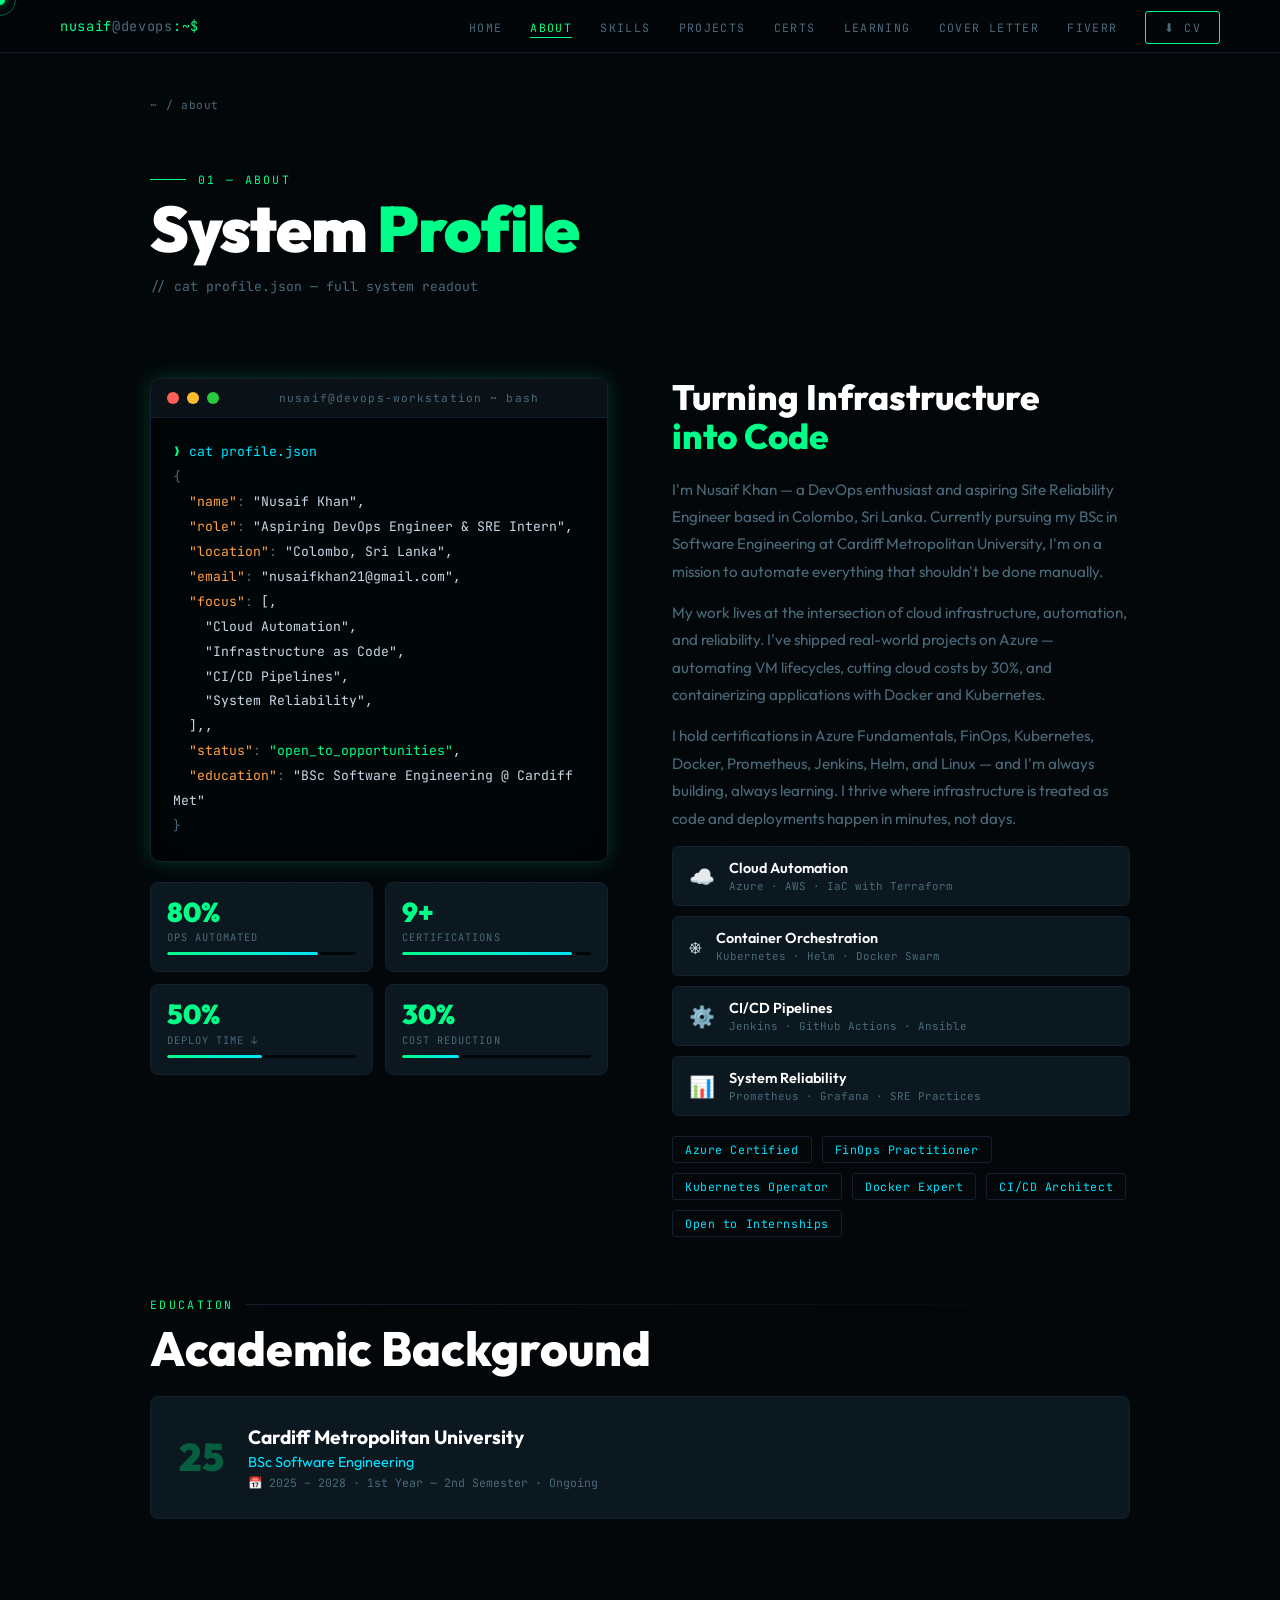
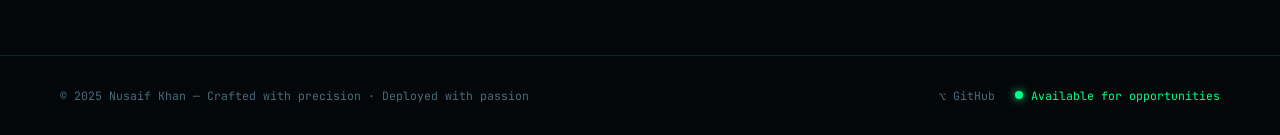
==== commit b025f1e7: "save current work" ====
--- a/about.html
+++ b/about.html
@@ -5,7 +5,112 @@
   <meta name="viewport" content="width=device-width,initial-scale=1.0"/>
   <title>About — Nusaif Khan</title>
   <link href="https://fonts.googleapis.com/css2?family=JetBrains+Mono:ital,wght@0,300;0,400;0,500;0,700;1,400&family=Outfit:wght@300;400;500;600;700;800;900&display=swap" rel="stylesheet"/>
-  <link rel="stylesheet" href="style.css"/>
+  <style>
+    :root{--bg:#03070a;--bg2:#060d12;--bg3:#0b1820;--g:#00ff88;--g2:#00cc6a;--c:#00e5ff;--b:#1e90ff;--o:#ff6b35;--p:#a855f7;--t:#c8d8e4;--td:#4a6a7a;--bd:#132030;--bdh:#00ff8840;--glow:0 0 20px #00ff8830;--glows:0 0 40px #00ff8860;}
+    *,*::before,*::after{box-sizing:border-box;margin:0;padding:0;}
+    html{scroll-behavior:smooth;}
+    body{background:var(--bg);color:var(--t);font-family:"Outfit",sans-serif;overflow-x:hidden;cursor:none;}
+    ::selection{background:#00ff8830;color:var(--g);}
+    ::-webkit-scrollbar{width:4px;}
+    ::-webkit-scrollbar-track{background:var(--bg);}
+    ::-webkit-scrollbar-thumb{background:var(--g2);border-radius:2px;}
+
+    /* CURSOR */
+    #cur,#cur-r{position:fixed;border-radius:50%;pointer-events:none;z-index:9999;transform:translate(-50%,-50%);transition:width .15s,height .15s,background .15s,border .15s;}
+    #cur{width:10px;height:10px;background:var(--g);box-shadow:0 0 8px #00ff8880;}
+    #cur-r{width:32px;height:32px;border:1px solid #00ff8860;z-index:9998;transition:all .12s ease;}
+
+    /* BG GRID */
+    .bg-grid{position:fixed;inset:0;z-index:0;background-image:linear-gradient(rgba(0,255,136,.018) 1px,transparent 1px),linear-gradient(90deg,rgba(0,255,136,.018) 1px,transparent 1px);background-size:48px 48px;pointer-events:none;}
+
+    /* NAV */
+    nav{position:fixed;top:0;left:0;right:0;z-index:200;display:flex;align-items:center;justify-content:space-between;padding:16px 60px;background:rgba(3,7,10,.92);backdrop-filter:blur(16px);border-bottom:1px solid var(--bd);transition:all .3s;}
+    nav.scrolled{padding:12px 60px;border-bottom-color:#00ff8830;}
+    .nav-logo{font-family:"JetBrains Mono",monospace;font-size:.85rem;color:var(--g);letter-spacing:.05em;text-decoration:none;}
+    .nav-logo span{color:var(--td);}
+    .nav-links{display:flex;gap:28px;list-style:none;align-items:center;}
+    .nav-links a{font-family:"JetBrains Mono",monospace;font-size:.72rem;color:var(--td);text-decoration:none;letter-spacing:.12em;text-transform:uppercase;transition:color .2s;position:relative;cursor:none;}
+    .nav-links a::after{content:"";position:absolute;left:0;bottom:-3px;width:0;height:1px;background:var(--g);transition:width .2s;}
+    .nav-links a:hover,.nav-links a.active{color:var(--g);}
+    .nav-links a:hover::after,.nav-links a.active::after{width:100%;}
+    .nav-dl{font-family:"JetBrains Mono",monospace;font-size:.72rem;padding:8px 18px;background:transparent;border:1px solid var(--g);color:var(--g);border-radius:3px;cursor:none;letter-spacing:.1em;text-transform:uppercase;transition:all .2s;text-decoration:none;}
+    .nav-dl:hover{background:var(--g);color:#000;}
+
+    /* PAGE SHELL */
+    .page-shell{min-height:100vh;padding-top:80px;position:relative;z-index:2;}
+
+    /* SECTION WRAP */
+    .section-wrap{max-width:1100px;margin:0 auto;padding:80px 60px;}
+    .section-kicker{font-family:"JetBrains Mono",monospace;font-size:.72rem;color:var(--g);letter-spacing:.2em;text-transform:uppercase;margin-bottom:12px;display:flex;align-items:center;gap:12px;}
+    .section-kicker::after{content:"";flex:1;height:1px;background:linear-gradient(90deg,var(--bd),transparent);}
+    .section-title{font-family:"Outfit",sans-serif;font-size:clamp(2rem,4vw,3rem);font-weight:800;color:#fff;line-height:1;margin-bottom:48px;}
+
+    /* FADE IN */
+    .fade{opacity:0;transform:translateY(24px);transition:opacity .7s ease,transform .7s ease;}
+    .fade.vis{opacity:1;transform:translateY(0);}
+    .fade.delay1{transition-delay:.1s;}
+    .fade.delay2{transition-delay:.2s;}
+    .fade.delay3{transition-delay:.3s;}
+    .fade.delay4{transition-delay:.4s;}
+
+    /* PAGE HERO BANNER */
+    .page-banner{padding:60px 60px 0;max-width:1100px;margin:0 auto;}
+    .page-banner-kicker{font-family:"JetBrains Mono",monospace;font-size:.72rem;color:var(--g);letter-spacing:.2em;text-transform:uppercase;margin-bottom:12px;display:flex;align-items:center;gap:12px;}
+    .page-banner-kicker::before{content:"";width:36px;height:1px;background:var(--g);}
+    .page-banner-title{font-family:"Outfit",sans-serif;font-size:clamp(2.2rem,5vw,4rem);font-weight:900;color:#fff;line-height:.95;letter-spacing:-.02em;margin-bottom:16px;}
+    .page-banner-title span{color:var(--g);}
+    .page-banner-desc{font-family:"JetBrains Mono",monospace;font-size:.82rem;color:var(--td);line-height:1.7;max-width:500px;}
+
+    /* FOOTER */
+    footer{padding:32px 60px;border-top:1px solid var(--bd);display:flex;justify-content:space-between;align-items:center;position:relative;z-index:2;margin-top:40px;}
+    .footer-copy{font-family:"JetBrains Mono",monospace;font-size:.72rem;color:var(--td);}
+    .footer-status{font-family:"JetBrains Mono",monospace;font-size:.72rem;color:var(--g);display:flex;align-items:center;gap:8px;}
+    .status-dot{width:8px;height:8px;background:var(--g);border-radius:50%;animation:pulse 2s ease-in-out infinite;box-shadow:0 0 8px var(--g);}
+    @keyframes pulse{0%,100%{transform:scale(1);opacity:1;}50%{transform:scale(1.3);opacity:.7;}}
+    @keyframes blink{50%{opacity:0;}}
+
+    /* BREADCRUMB */
+    .breadcrumb{font-family:"JetBrains Mono",monospace;font-size:.7rem;color:var(--td);padding:18px 60px 0;max-width:1100px;margin:0 auto;letter-spacing:.05em;}
+    .breadcrumb a{color:var(--td);text-decoration:none;transition:color .2s;}
+    .breadcrumb a:hover{color:var(--g);}
+    .breadcrumb span{color:var(--td);margin:0 8px;}
+
+    /* BADGE */
+    .badge{font-family:"JetBrains Mono",monospace;font-size:.72rem;padding:5px 12px;border:1px solid var(--bd);border-radius:3px;color:var(--c);letter-spacing:.05em;transition:all .2s;cursor:default;}
+    .badge:hover{border-color:var(--c);background:rgba(0,229,255,.06);}
+
+    /* MOBILE */
+    @media(max-width:900px){
+      nav{padding:14px 32px;}
+      .section-wrap,.page-banner,.breadcrumb{padding-left:32px;padding-right:32px;}
+    }
+    @media(max-width:600px){
+      nav{padding:12px 20px;}
+      .section-wrap,.page-banner,.breadcrumb{padding-left:20px;padding-right:20px;}
+      footer{flex-direction:column;gap:14px;padding:24px 20px;text-align:center;}
+      .sysprofile-grid{grid-template-columns:1fr!important;gap:28px!important;}
+      .sp-metrics{grid-template-columns:1fr 1fr!important;}
+      .edu-card{flex-direction:column;gap:12px;text-align:center;}
+    }
+    @media(max-width:400px){
+      .section-wrap,.page-banner,.breadcrumb{padding-left:16px;padding-right:16px;}
+    }
+
+  /* HAMBURGER */
+  #hamburger{display:none;flex-direction:column;gap:5px;cursor:pointer;padding:6px 4px;background:none;border:none;}
+  #hamburger span{display:block;width:22px;height:2px;background:var(--g);border-radius:2px;transition:all .25s;}
+  #hamburger.open span:nth-child(1){transform:translateY(7px) rotate(45deg);}
+  #hamburger.open span:nth-child(2){opacity:0;}
+  #hamburger.open span:nth-child(3){transform:translateY(-7px) rotate(-45deg);}
+  #mobile-menu{display:none;position:fixed;top:56px;left:0;right:0;background:rgba(3,7,10,.96);backdrop-filter:blur(24px) saturate(160%);-webkit-backdrop-filter:blur(24px) saturate(160%);border-bottom:1px solid rgba(0,255,136,.12);box-shadow:0 8px 40px rgba(0,0,0,.5);flex-direction:column;z-index:199;padding:20px 24px 28px;}
+  #mobile-menu a{font-family:"JetBrains Mono",monospace;font-size:.8rem;color:var(--td);text-decoration:none;letter-spacing:.14em;text-transform:uppercase;padding:14px 0;border-bottom:1px solid var(--bd);transition:color .2s,padding-left .2s;}
+  #mobile-menu a:hover,#mobile-menu a.active{color:var(--g);padding-left:8px;}
+  #mobile-menu a:last-child{border-bottom:none;}
+  @media(max-width:900px){
+    #hamburger{display:flex;}
+    .nav-links{display:none!important;}
+  }
+  </style>
 </head>
 <body>
 <div class="bg-grid"></div>
@@ -236,9 +341,9 @@
   const mobileMenu=document.getElementById('mobile-menu');
   if(ham&&mobileMenu){
     ham.addEventListener('click',()=>{
-      ham.classList.toggle('open');
-      const isOpen = ham.classList.contains('open');
-      mobileMenu.style.display = isOpen ? 'flex' : 'none';
+      const open=mobileMenu.style.display==='flex';
+      mobileMenu.style.display=open?'none':'flex';
+      ham.classList.toggle('open',!open);
     });
   }
 })();
